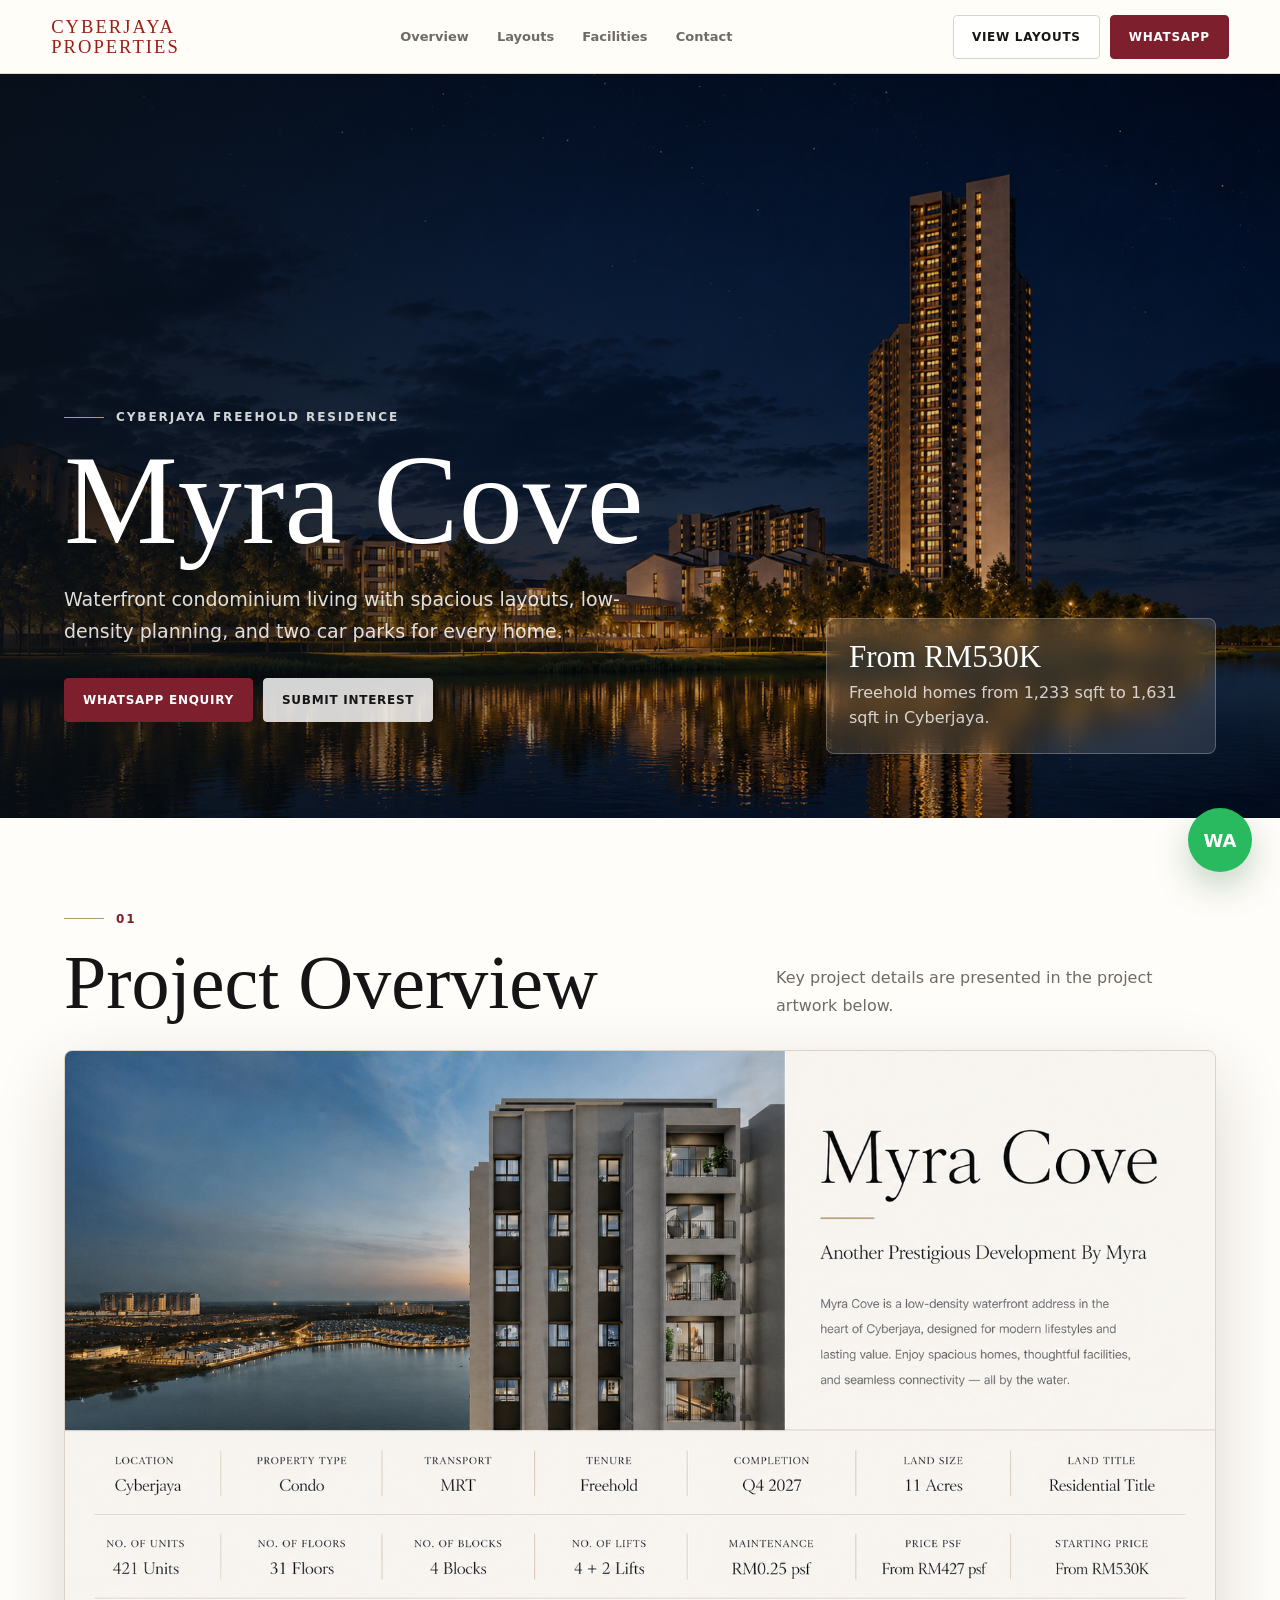
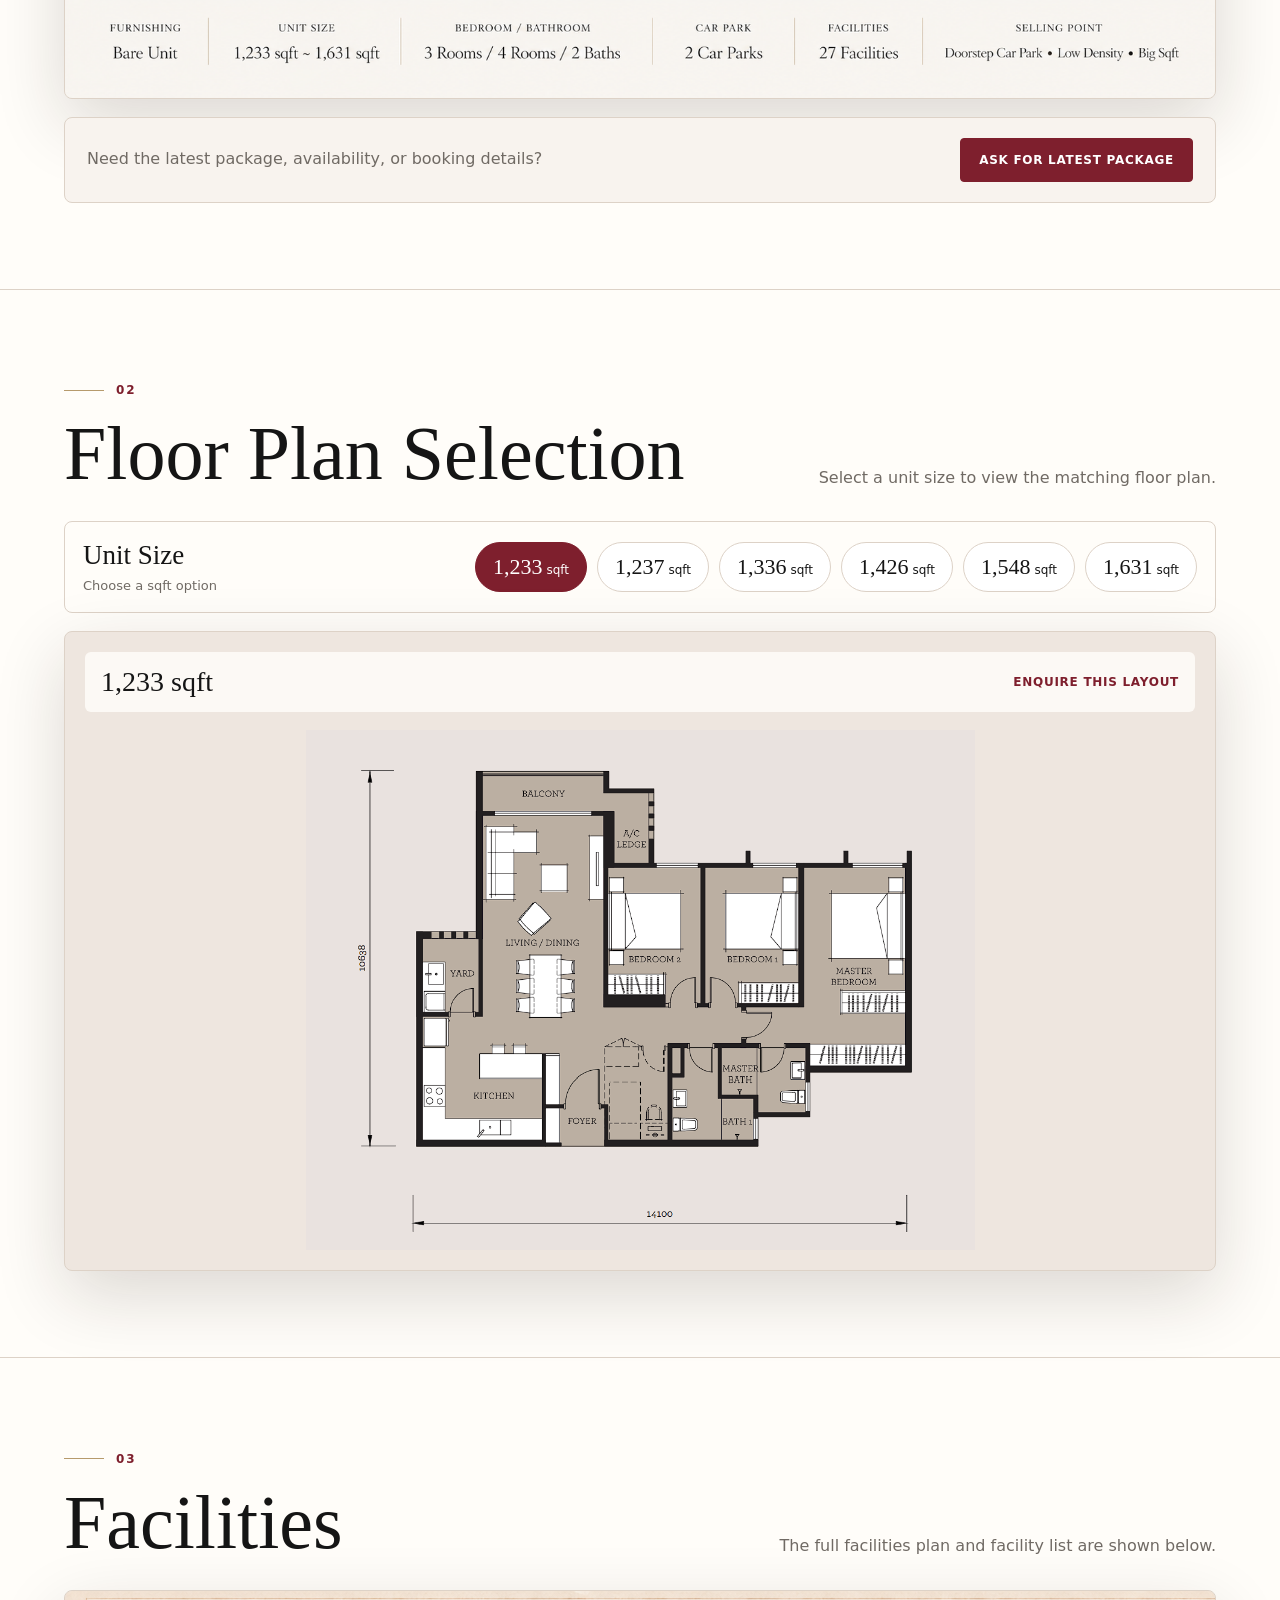
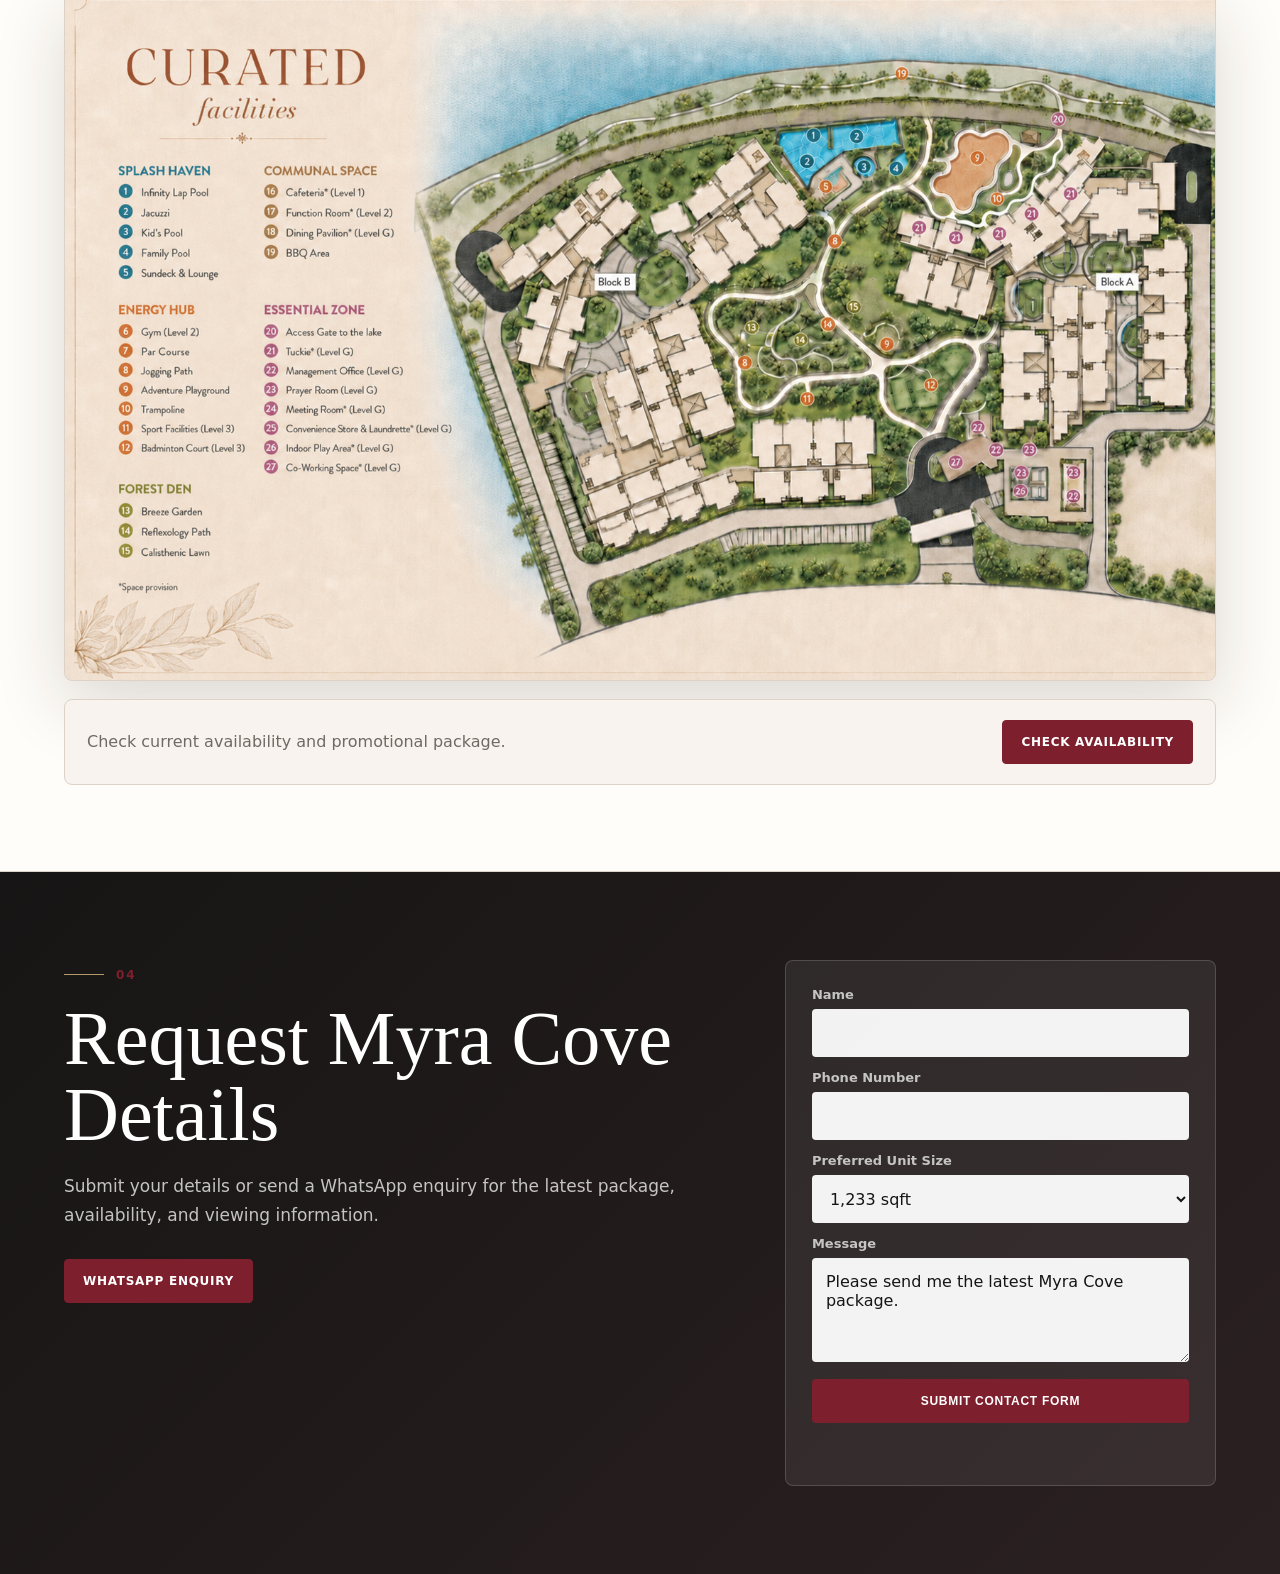
==== index.html @ 7dab4e21 "Add files via upload" ====
<!doctype html>
<html lang="en">
<head>
  <!-- Google tag (gtag.js) -->
  <script async src="https://www.googletagmanager.com/gtag/js?id=AW-18214182069"></script>
  <script>
    window.dataLayer = window.dataLayer || [];
    function gtag(){dataLayer.push(arguments);}
    gtag('js', new Date());

    gtag('config', 'AW-18214182069');
  </script>
  <meta charset="utf-8">
  <meta name="viewport" content="width=device-width, initial-scale=1">
  <meta name="description" content="Myra Cove Cyberjaya freehold condominium lead page with project overview, floor plans, facilities, WhatsApp enquiry, and contact form.">
  <title>Myra Cove Cyberjaya</title>
  <link rel="stylesheet" href="styles.css?v=6">
</head>
<body>
  <header class="site-header">
    <a class="brand brand-property" href="#hero" aria-label="Cyberjaya Properties home">
      <span>Cyberjaya</span>
      <span>Properties</span>
    </a>
    <nav class="site-nav" aria-label="Primary navigation">
      <a href="#overview">Overview</a>
      <a href="#layouts">Layouts</a>
      <a href="#facilities">Facilities</a>
      <a href="#contact">Contact</a>
    </nav>
    <div class="header-actions compact-header-actions">
      <a class="button button-secondary" href="#layouts">View Layouts</a>
      <a class="button" href="https://wa.link/ep9zsb" data-track="whatsapp">WhatsApp</a>
    </div>
  </header>

  <main>
    <section class="hero" id="hero">
      <div class="hero-content">
        <p class="kicker">Cyberjaya Freehold Residence</p>
        <h1>Myra Cove</h1>
        <p class="hero-copy">Waterfront condominium living with spacious layouts, low-density planning, and two car parks for every home.</p>
        <div class="hero-actions">
          <a class="button" href="https://wa.link/ep9zsb" data-track="whatsapp">WhatsApp Enquiry</a>
          <a class="button button-secondary" href="#contact">Submit Interest</a>
        </div>
      </div>
      <aside class="hero-panel" aria-label="Project highlights">
        <strong>From RM530K</strong>
        <span>Freehold homes from 1,233 sqft to 1,631 sqft in Cyberjaya.</span>
      </aside>
    </section>

    <section class="content-section" id="overview">
      <div class="section-heading">
        <div>
          <p class="section-number">01</p>
          <h2>Project Overview</h2>
        </div>
        <p>Key project details are presented in the project artwork below.</p>
      </div>
      <figure class="image-frame">
        <picture>
          <source media="(max-width: 720px)" srcset="assets/overview-phone.png">
          <img src="assets/overview-pc.png" alt="Myra Cove project overview details">
        </picture>
      </figure>
      <div class="section-cta">
        <p>Need the latest package, availability, or booking details?</p>
        <a class="button" href="https://wa.link/ep9zsb" data-track="whatsapp">Ask For Latest Package</a>
      </div>
    </section>

    <section class="content-section" id="layouts">
      <div class="section-heading">
        <div>
          <p class="section-number">02</p>
          <h2>Floor Plan Selection</h2>
        </div>
        <p>Select a unit size to view the matching floor plan.</p>
      </div>

      <div class="layout-selector" aria-label="Myra Cove floor plans">
        <div class="unit-selector">
          <div class="selector-copy">
            <strong>Unit Size</strong>
            <span>Choose a sqft option</span>
          </div>
          <div class="size-tabs" role="tablist" aria-label="Unit sizes">
            <button class="size-tab active" type="button" role="tab" aria-selected="true" data-plan="1233sqft.png" data-label="1,233 sqft"><strong>1,233</strong><span>sqft</span></button>
            <button class="size-tab" type="button" role="tab" aria-selected="false" data-plan="1237sqft.png" data-label="1,237 sqft"><strong>1,237</strong><span>sqft</span></button>
            <button class="size-tab" type="button" role="tab" aria-selected="false" data-plan="1336sqft.png" data-label="1,336 sqft"><strong>1,336</strong><span>sqft</span></button>
            <button class="size-tab" type="button" role="tab" aria-selected="false" data-plan="1426sqft.png" data-label="1,426 sqft"><strong>1,426</strong><span>sqft</span></button>
            <button class="size-tab" type="button" role="tab" aria-selected="false" data-plan="1548sqft.png" data-label="1,548 sqft"><strong>1,548</strong><span>sqft</span></button>
            <button class="size-tab" type="button" role="tab" aria-selected="false" data-plan="1631sqft.png" data-label="1,631 sqft"><strong>1,631</strong><span>sqft</span></button>
          </div>
        </div>

        <div class="plan-view" role="tabpanel" aria-live="polite">
          <div class="plan-toolbar">
            <strong id="selectedPlanLabel">1,233 sqft</strong>
            <a href="#contact">Enquire This Layout</a>
          </div>
          <div class="plan-image-stage">
            <img id="selectedPlanImage" src="assets/1233sqft.png" alt="Myra Cove 1,233 sqft floor plan">
          </div>
        </div>
      </div>
    </section>

    <section class="content-section" id="facilities">
      <div class="section-heading">
        <div>
          <p class="section-number">03</p>
          <h2>Facilities</h2>
        </div>
        <p>The full facilities plan and facility list are shown below.</p>
      </div>
      <figure class="image-frame">
        <picture>
          <source media="(max-width: 720px)" srcset="assets/facilities-phone.png">
          <img src="assets/facilities-pc.png" alt="Myra Cove curated facilities plan">
        </picture>
      </figure>
      <div class="section-cta">
        <p>Check current availability and promotional package.</p>
        <a class="button" href="https://wa.link/ep9zsb" data-track="whatsapp">Check Availability</a>
      </div>
    </section>

    <section class="lead-section" id="contact">
      <div class="lead-copy">
        <p class="section-number">04</p>
        <h2>Request Myra Cove Details</h2>
        <p>Submit your details or send a WhatsApp enquiry for the latest package, availability, and viewing information.</p>
        <div class="lead-actions">
          <a class="button" href="https://wa.link/ep9zsb" data-track="whatsapp">WhatsApp Enquiry</a>
        </div>
      </div>

      <form class="lead-form" id="leadForm" action="#" method="post" data-track="form-submit">
        <label>
          <span>Name</span>
          <input name="name" type="text" autocomplete="name" required>
        </label>
        <label>
          <span>Phone Number</span>
          <input name="phone" type="tel" autocomplete="tel" required>
        </label>
        <label>
          <span>Preferred Unit Size</span>
          <select name="unit_size">
            <option value="1233 sqft">1,233 sqft</option>
            <option value="1237 sqft">1,237 sqft</option>
            <option value="1336 sqft">1,336 sqft</option>
            <option value="1426 sqft">1,426 sqft</option>
            <option value="1548 sqft">1,548 sqft</option>
            <option value="1631 sqft">1,631 sqft</option>
          </select>
        </label>
        <label>
          <span>Message</span>
          <textarea name="message" rows="4">Please send me the latest Myra Cove package.</textarea>
        </label>
        <input type="hidden" name="utm_source">
        <input type="hidden" name="utm_medium">
        <input type="hidden" name="utm_campaign">
        <input type="hidden" name="utm_content">
        <button class="button form-button" type="submit">Submit Contact Form</button>
        <p class="form-status" id="formStatus" role="status" aria-live="polite"></p>
      </form>
    </section>
  </main>

  <a class="floating-whatsapp" href="https://wa.link/ep9zsb" aria-label="WhatsApp Myra Cove sales team" data-track="whatsapp">WA</a>

  <div class="mobile-action-bar" aria-label="Quick actions">
    <a class="button" href="https://wa.link/ep9zsb" data-track="whatsapp">WhatsApp</a>
    <a class="button button-secondary" href="#contact">Form</a>
  </div>

  <script src="script.js?v=3"></script>
</body>
</html>
---- styles.css ----
:root {
  --ink: #151515;
  --muted: #706a64;
  --paper: #f4efe9;
  --surface: #fffdf9;
  --line: #ddd2c7;
  --burgundy: #7e1f2d;
  --burgundy-light: #a33340;
  --gold: #b69a6c;
  --deep: #171515;
  --shadow: 0 24px 70px rgba(35, 27, 21, 0.16);
}

* {
  box-sizing: border-box;
}

html {
  scroll-behavior: smooth;
}

body {
  margin: 0;
  background: var(--paper);
  color: var(--ink);
  font-family: Inter, ui-sans-serif, system-ui, -apple-system, BlinkMacSystemFont, "Segoe UI", sans-serif;
}

img {
  max-width: 100%;
}

a {
  color: inherit;
}

.site-header {
  position: sticky;
  top: 0;
  z-index: 30;
  display: flex;
  align-items: center;
  justify-content: space-between;
  min-height: 74px;
  padding: 0 clamp(18px, 4vw, 54px);
  border-bottom: 1px solid rgba(221, 210, 199, 0.85);
  background: rgba(255, 253, 249, 0.95);
  backdrop-filter: blur(12px);
}

.brand {
  font-family: Georgia, "Times New Roman", serif;
  font-size: clamp(24px, 2.2vw, 34px);
  line-height: 1;
  letter-spacing: 0;
  text-decoration: none;
}

.brand-property {
  display: grid;
  gap: 2px;
  color: #9b1f16;
  font-size: clamp(15px, 1.45vw, 26px);
  font-weight: 500;
  letter-spacing: 0.11em;
  line-height: 0.93;
  text-transform: uppercase;
}

.brand-property span {
  display: block;
}

.site-nav {
  display: flex;
  gap: clamp(18px, 2.2vw, 32px);
  color: var(--muted);
  font-size: 13px;
  font-weight: 750;
}

.site-nav a {
  text-decoration: none;
}

.site-nav a:hover,
.plan-toolbar a:hover {
  color: var(--burgundy);
}

.header-actions,
.hero-actions,
.lead-actions {
  display: flex;
  flex-wrap: wrap;
  gap: 10px;
}

.compact-header-actions {
  align-items: center;
}

.button {
  display: inline-flex;
  align-items: center;
  justify-content: center;
  min-height: 44px;
  padding: 0 18px;
  border: 1px solid var(--burgundy);
  border-radius: 4px;
  background: var(--burgundy);
  color: #fff;
  font-size: 12px;
  font-weight: 850;
  letter-spacing: 0.06em;
  line-height: 1;
  text-decoration: none;
  text-transform: uppercase;
  white-space: nowrap;
  cursor: pointer;
}

.button:hover,
.button:focus-visible {
  background: var(--burgundy-light);
  border-color: var(--burgundy-light);
}

.button-secondary {
  border-color: var(--line);
  background: rgba(255, 255, 255, 0.82);
  color: var(--ink);
}

.button-secondary:hover,
.button-secondary:focus-visible {
  border-color: var(--gold);
  background: #fff;
  color: var(--ink);
}

.hero {
  position: relative;
  min-height: clamp(640px, calc(100vh - 156px), 760px);
  display: grid;
  align-items: end;
  padding: clamp(54px, 8vw, 96px) clamp(22px, 5vw, 70px);
  background-image: linear-gradient(90deg, rgba(8, 15, 23, 0.84), rgba(8, 15, 23, 0.34) 44%, rgba(8, 15, 23, 0.08)), url("assets/pc-hero.png");
  background-position: center;
  background-size: cover;
  color: #fff;
}

.hero-content {
  max-width: 680px;
}

.kicker,
.section-number {
  display: inline-flex;
  align-items: center;
  gap: 12px;
  margin: 0 0 18px;
  color: rgba(255, 255, 255, 0.82);
  font-size: 12px;
  font-weight: 900;
  letter-spacing: 0.16em;
  text-transform: uppercase;
}

.kicker::before,
.section-number::before {
  content: "";
  width: 40px;
  height: 1px;
  background: var(--gold);
}

.hero h1 {
  margin: 0;
  font-family: Georgia, "Times New Roman", serif;
  font-size: clamp(64px, 10vw, 138px);
  font-weight: 500;
  letter-spacing: 0;
  line-height: 0.92;
}

.hero-copy {
  max-width: 560px;
  margin: 24px 0 30px;
  color: rgba(255, 255, 255, 0.86);
  font-size: clamp(16px, 1.5vw, 19px);
  line-height: 1.68;
}

.hero-panel {
  position: absolute;
  right: clamp(22px, 5vw, 70px);
  bottom: clamp(26px, 5vw, 70px);
  width: min(390px, 32vw);
  padding: 22px;
  border: 1px solid rgba(255, 255, 255, 0.24);
  border-radius: 8px;
  background: rgba(255, 253, 249, 0.12);
  backdrop-filter: blur(12px);
}

.hero-panel strong {
  display: block;
  margin-bottom: 9px;
  font-family: Georgia, "Times New Roman", serif;
  font-size: 31px;
  font-weight: 500;
  line-height: 1;
}

.hero-panel span {
  color: rgba(255, 255, 255, 0.78);
  line-height: 1.55;
}

.content-section {
  padding: clamp(52px, 7vw, 86px) clamp(22px, 5vw, 70px);
  border-bottom: 1px solid var(--line);
  background: var(--surface);
}

.section-heading {
  display: flex;
  align-items: end;
  justify-content: space-between;
  gap: 28px;
  margin-bottom: 30px;
}

.section-heading h2,
.lead-section h2 {
  margin: 0;
  font-family: Georgia, "Times New Roman", serif;
  font-size: clamp(40px, 6vw, 76px);
  font-weight: 500;
  letter-spacing: 0;
  line-height: 1;
}

.section-heading p:not(.section-number) {
  max-width: 440px;
  margin: 0;
  color: var(--muted);
  font-size: 16px;
  line-height: 1.72;
}

.content-section .section-number,
.lead-section .section-number {
  color: var(--burgundy);
}

.image-frame {
  overflow: hidden;
  margin: 0;
  border: 1px solid var(--line);
  border-radius: 8px;
  background: #eee7df;
  box-shadow: var(--shadow);
}

.image-frame img {
  display: block;
  width: 100%;
  height: auto;
}

.section-cta {
  display: grid;
  grid-template-columns: minmax(0, 1fr) auto;
  gap: 18px;
  align-items: center;
  margin-top: 18px;
  padding: 20px 22px;
  border: 1px solid var(--line);
  border-radius: 8px;
  background: #f8f3ee;
}

.section-cta p {
  margin: 0;
  color: var(--muted);
  line-height: 1.55;
}

.layout-selector {
  display: grid;
  gap: 18px;
}

.unit-selector {
  display: grid;
  grid-template-columns: auto minmax(0, 1fr);
  gap: 20px;
  align-items: center;
  padding: 18px;
  border: 1px solid var(--line);
  border-radius: 8px;
  background: #fffdf9;
}

.selector-copy strong {
  display: block;
  margin-bottom: 4px;
  font-family: Georgia, "Times New Roman", serif;
  font-size: 27px;
  font-weight: 500;
  letter-spacing: 0;
}

.selector-copy span {
  color: var(--muted);
  font-size: 13px;
}

.size-tabs {
  display: flex;
  flex-wrap: wrap;
  justify-content: flex-end;
  gap: 10px;
}

.size-tab {
  min-width: 112px;
  min-height: 50px;
  padding: 9px 14px;
  border: 1px solid var(--line);
  border-radius: 999px;
  background: #fff;
  color: var(--ink);
  font: inherit;
  text-align: center;
  cursor: pointer;
}

.size-tab.active {
  border-color: var(--burgundy);
  background: var(--burgundy);
  color: #fff;
}

.size-tab:focus-visible {
  outline: 3px solid rgba(126, 31, 45, 0.25);
  outline-offset: 2px;
}

.size-tab strong {
  display: inline;
  font-family: Georgia, "Times New Roman", serif;
  font-size: 22px;
  font-weight: 500;
  letter-spacing: 0;
}

.size-tab span {
  margin-left: 4px;
  color: inherit;
  font-size: 12px;
}

.plan-view {
  min-height: 620px;
  display: grid;
  grid-template-rows: auto 1fr;
  gap: 18px;
  padding: 20px;
  border: 1px solid var(--line);
  border-radius: 8px;
  background: #eee6df;
  box-shadow: var(--shadow);
}

.plan-toolbar {
  display: flex;
  align-items: center;
  justify-content: space-between;
  gap: 14px;
  padding: 14px 16px;
  border-radius: 6px;
  background: rgba(255, 253, 249, 0.85);
}

.plan-toolbar strong {
  font-family: Georgia, "Times New Roman", serif;
  font-size: 28px;
  font-weight: 500;
  letter-spacing: 0;
}

.plan-toolbar a {
  color: var(--burgundy);
  font-size: 12px;
  font-weight: 850;
  letter-spacing: 0.06em;
  text-decoration: none;
  text-transform: uppercase;
}

.plan-image-stage {
  display: grid;
  min-height: 520px;
  place-items: center;
}

.plan-view img {
  max-width: 100%;
  max-height: 520px;
  object-fit: contain;
}

.lead-section {
  display: grid;
  grid-template-columns: minmax(0, 0.9fr) minmax(340px, 0.58fr);
  gap: clamp(28px, 5vw, 52px);
  padding: clamp(58px, 7vw, 88px) clamp(22px, 5vw, 70px);
  background: linear-gradient(135deg, #171515, #2b2021);
  color: #fff;
}

.lead-copy p:not(.section-number) {
  max-width: 620px;
  margin: 20px 0 28px;
  color: rgba(255, 255, 255, 0.74);
  font-size: 17px;
  line-height: 1.75;
}

.lead-section .button-secondary {
  border-color: rgba(255, 255, 255, 0.28);
  background: rgba(255, 255, 255, 0.92);
}

.lead-form {
  padding: 26px;
  border: 1px solid rgba(255, 255, 255, 0.16);
  border-radius: 8px;
  background: rgba(255, 255, 255, 0.07);
}

.lead-form label {
  display: block;
  margin-bottom: 13px;
}

.lead-form span {
  display: block;
  margin-bottom: 7px;
  color: rgba(255, 255, 255, 0.72);
  font-size: 13px;
  font-weight: 760;
}

.lead-form input,
.lead-form select,
.lead-form textarea {
  width: 100%;
  border: 0;
  border-radius: 4px;
  background: rgba(255, 255, 255, 0.94);
  color: var(--ink);
  font: inherit;
}

.lead-form input,
.lead-form select {
  height: 48px;
  padding: 0 14px;
}

.lead-form textarea {
  min-height: 100px;
  padding: 14px;
  resize: vertical;
}

.lead-form input:focus,
.lead-form select:focus,
.lead-form textarea:focus {
  outline: 3px solid rgba(182, 154, 108, 0.45);
}

.form-button {
  width: 100%;
  border: 0;
}

.form-status {
  min-height: 22px;
  margin: 14px 0 0;
  color: rgba(255, 255, 255, 0.84);
  font-size: 14px;
  line-height: 1.45;
}

.floating-whatsapp {
  position: fixed;
  right: 28px;
  bottom: 28px;
  z-index: 40;
  display: grid;
  width: 64px;
  height: 64px;
  place-items: center;
  border-radius: 50%;
  background: #29b95f;
  color: #fff;
  box-shadow: 0 14px 34px rgba(18, 93, 45, 0.25);
  font-size: 18px;
  font-weight: 900;
  letter-spacing: 0;
  text-decoration: none;
}

.mobile-action-bar {
  display: none;
}

@media (max-width: 1100px) {
  .hero-panel {
    position: static;
    width: min(100%, 520px);
    margin-top: 28px;
  }

  .hero {
    align-items: center;
  }
}

@media (max-width: 860px) {
  body {
    padding-bottom: 74px;
  }

  .site-header {
    min-height: 66px;
  }

  .site-header {
    gap: 16px;
  }

  .site-nav {
    gap: 14px;
    font-size: 12px;
  }

  .compact-header-actions {
    display: flex;
    margin-left: auto;
  }

  .compact-header-actions .button-secondary {
    display: none;
  }

  .compact-header-actions .button {
    min-height: 40px;
    padding: 0 16px;
    font-size: 11px;
  }

  .hero {
    min-height: 650px;
    padding: 44px 22px 42px;
    background-image: linear-gradient(180deg, rgba(8, 15, 23, 0.16), rgba(8, 15, 23, 0.9)), url("assets/phone-hero.png");
    background-position: center top;
  }

  .hero h1 {
    font-size: clamp(64px, 17vw, 96px);
  }

  .hero-actions {
    display: none;
  }

  .section-heading {
    display: block;
  }

  .section-heading p:not(.section-number) {
    margin-top: 14px;
  }

  .section-cta,
  .unit-selector,
  .lead-section {
    grid-template-columns: 1fr;
  }

  .size-tabs {
    justify-content: flex-start;
    flex-wrap: nowrap;
    overflow-x: auto;
    padding-bottom: 4px;
    scroll-snap-type: x proximity;
  }

  .size-tab {
    flex: 0 0 auto;
    scroll-snap-align: start;
  }

  .plan-view {
    min-height: 420px;
  }

  .plan-image-stage {
    min-height: 330px;
  }

  .floating-whatsapp {
    display: none;
  }

  .mobile-action-bar {
    position: fixed;
    right: 0;
    bottom: 0;
    left: 0;
    z-index: 50;
    display: grid;
    grid-template-columns: 1fr 1fr;
    gap: 10px;
    padding: 10px;
    border-top: 1px solid var(--line);
    background: rgba(255, 253, 249, 0.94);
    backdrop-filter: blur(12px);
  }

  .mobile-action-bar .button {
    width: 100%;
  }
}

@media (max-width: 560px) {
  .brand-property {
    font-size: 14px;
    letter-spacing: 0.08em;
  }

  .hero-copy {
    font-size: 16px;
  }

  .compact-header-actions .button {
    min-width: 96px;
    padding: 0 12px;
  }

  .size-tab {
    min-width: 102px;
  }

  .size-tab strong {
    font-size: 19px;
  }

  .plan-toolbar {
    display: block;
  }

  .plan-toolbar a {
    display: block;
    margin-top: 8px;
  }
}

@media (max-width: 680px) {
  .site-nav {
    display: none;
  }
}

@media (prefers-reduced-motion: reduce) {
  html {
    scroll-behavior: auto;
  }
}
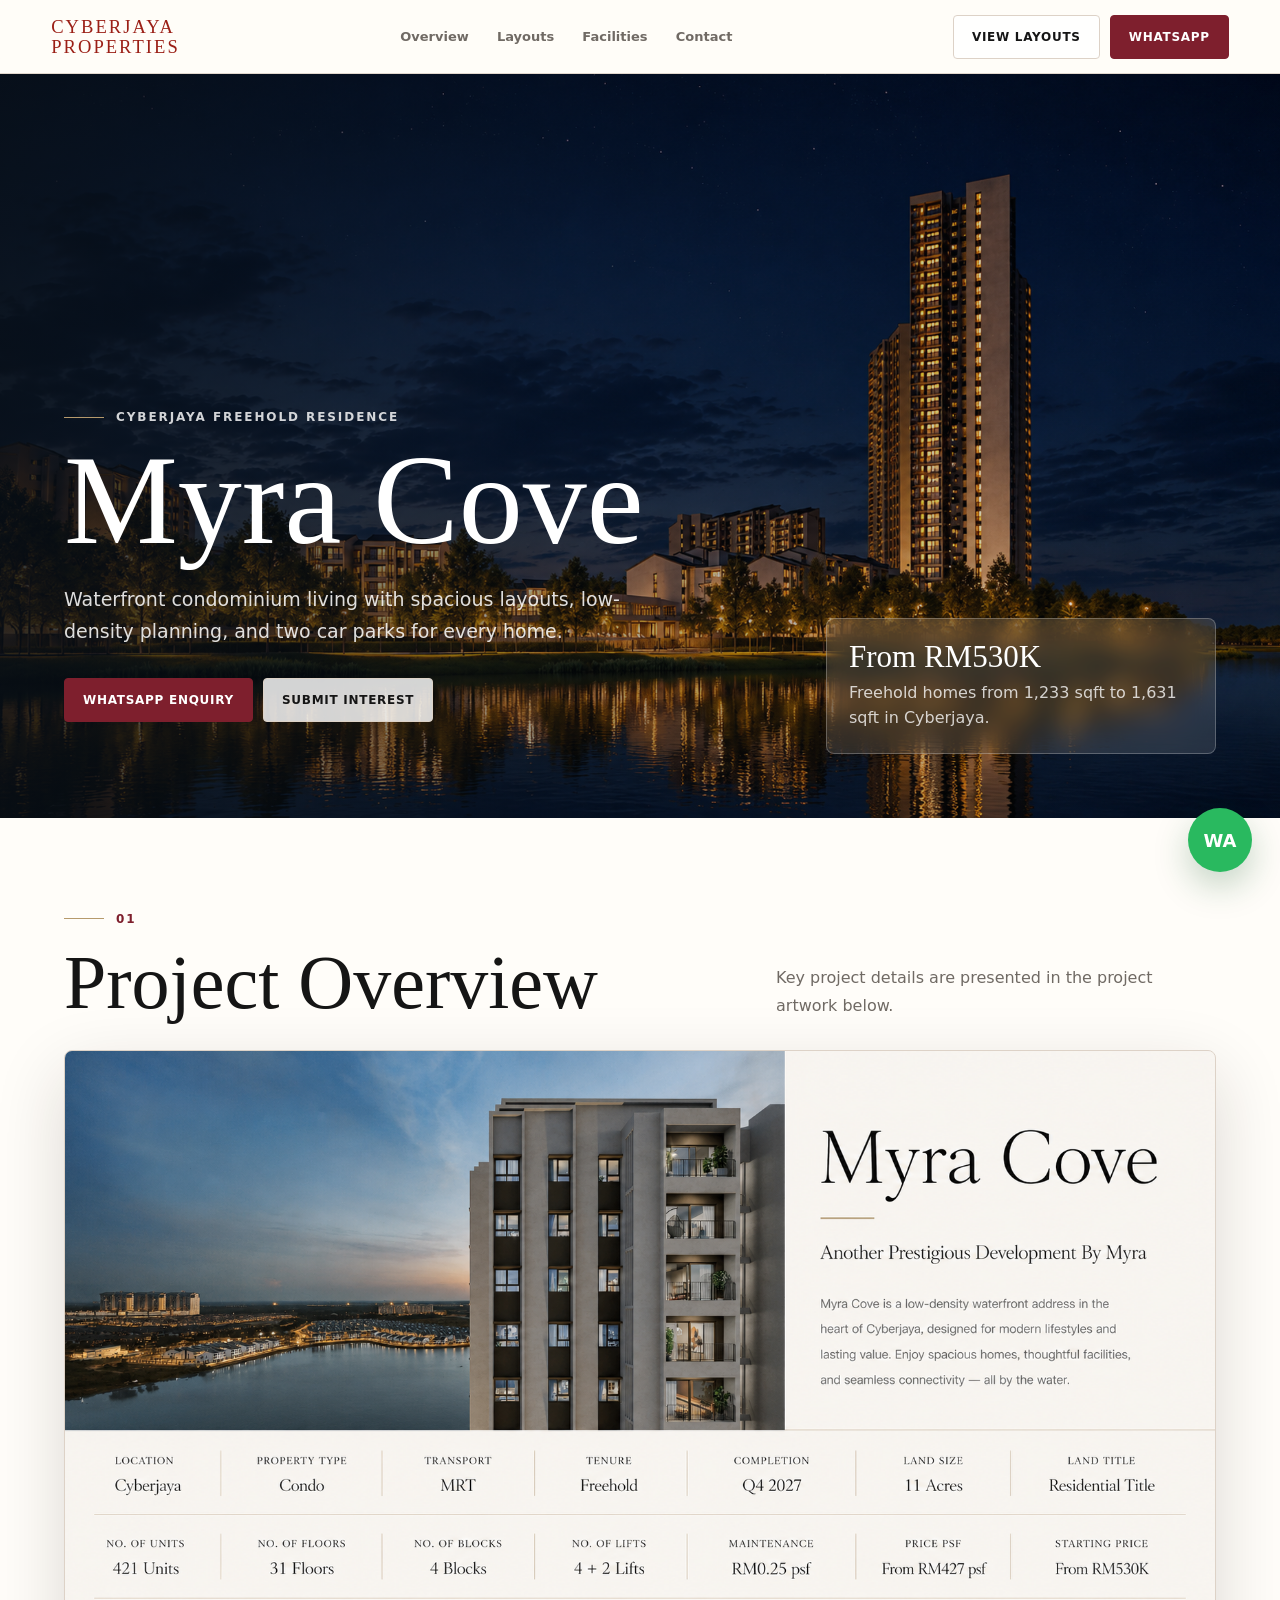
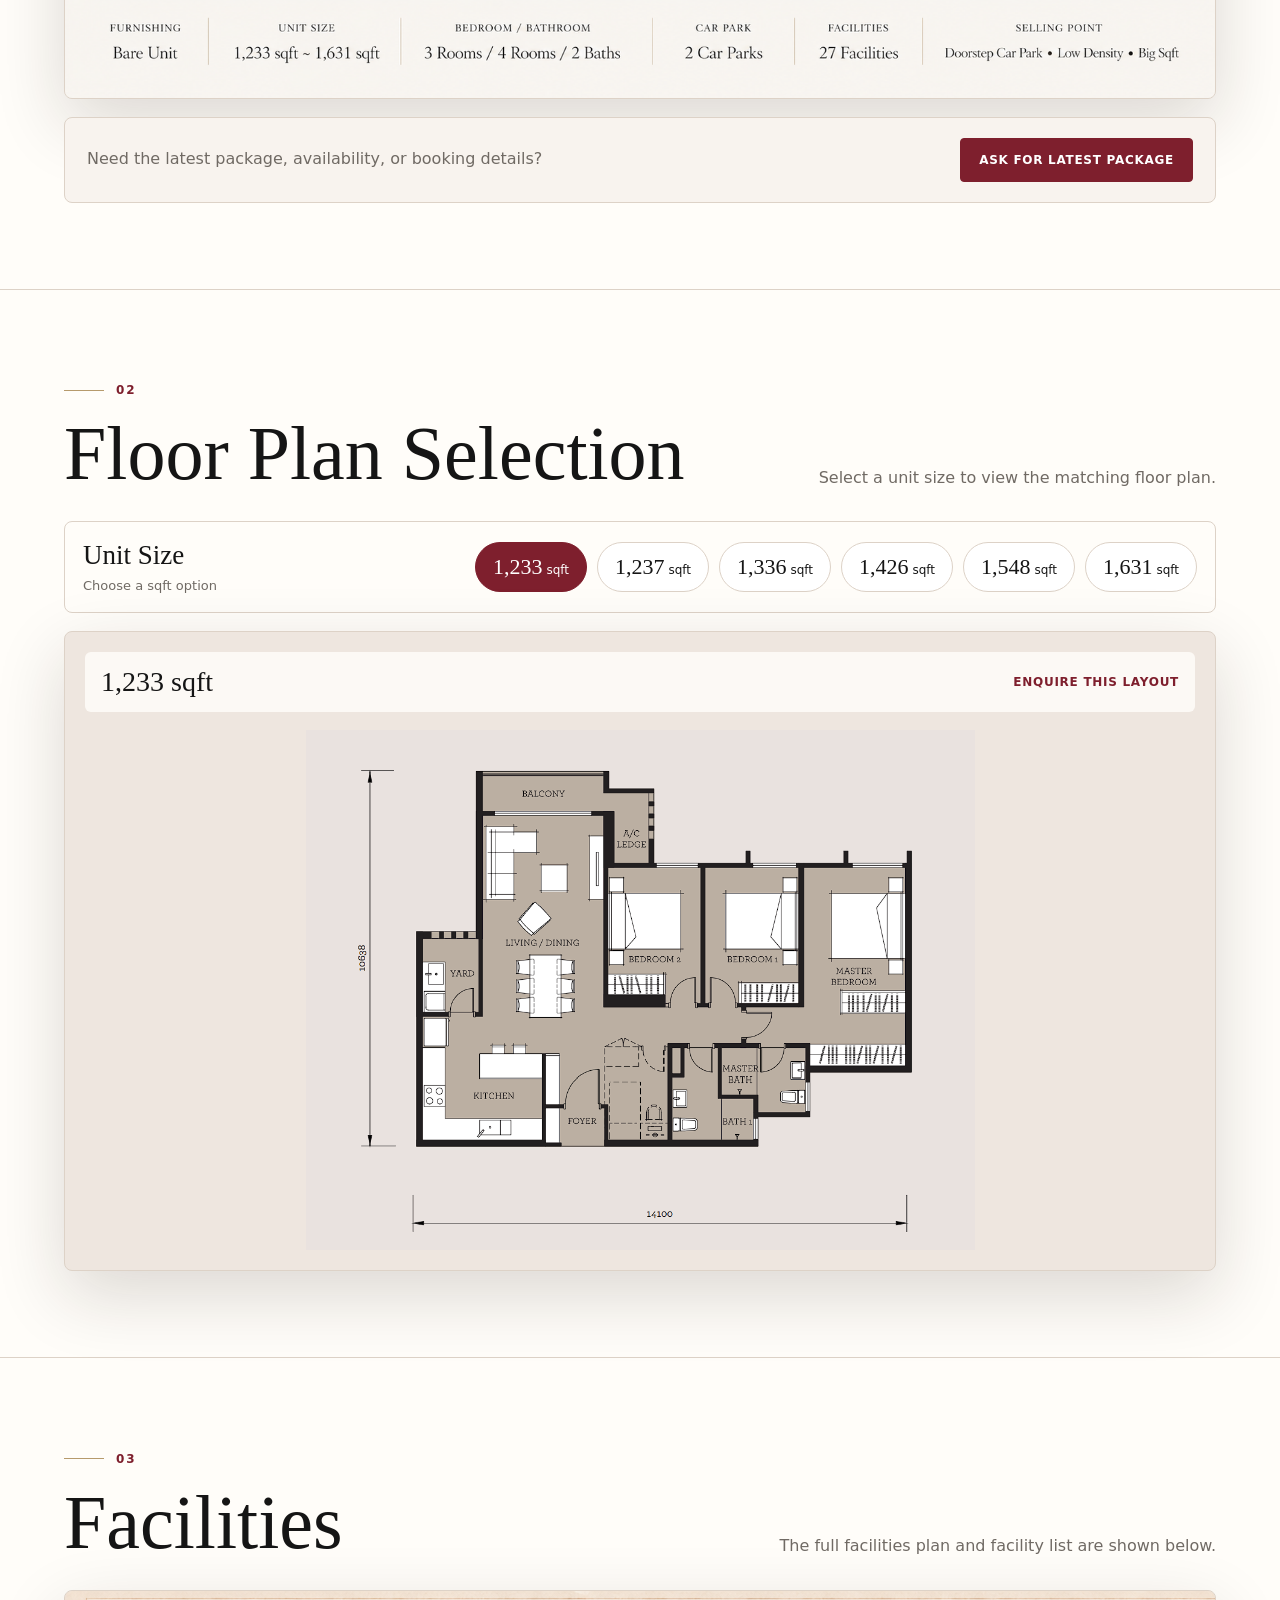
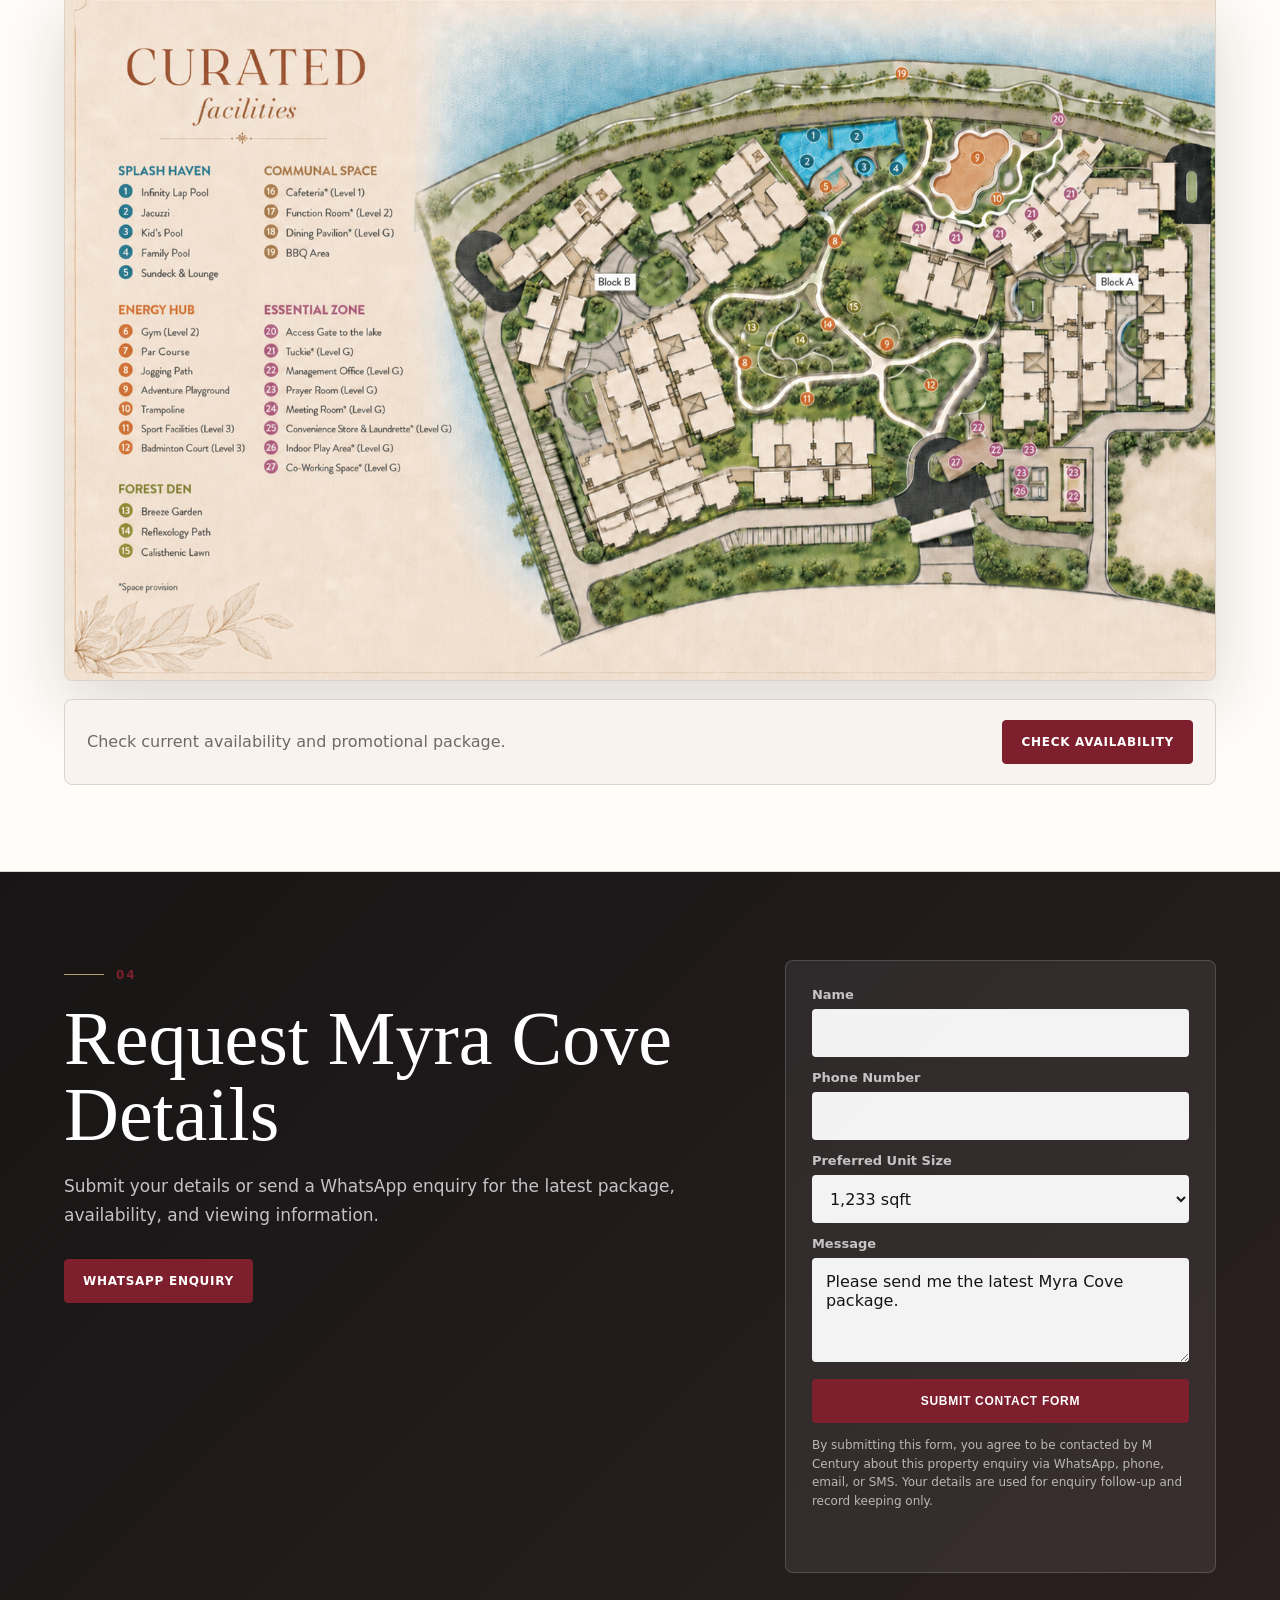
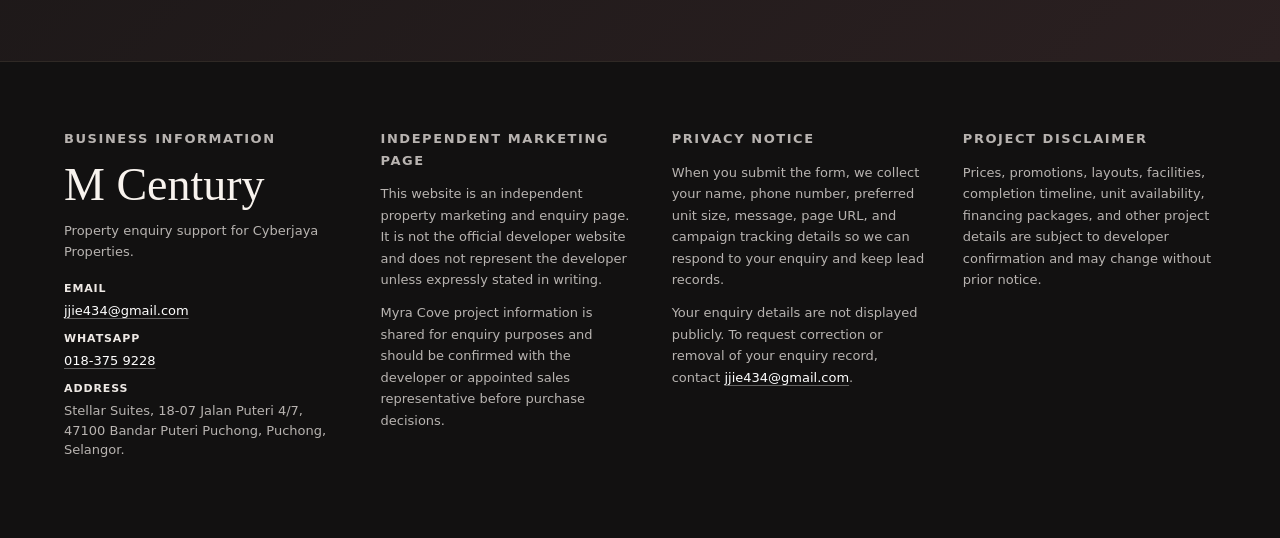
==== commit 38623ef6: "Add files via upload" ====
--- a/index.html
+++ b/index.html
@@ -14,7 +14,7 @@
   <meta name="viewport" content="width=device-width, initial-scale=1">
   <meta name="description" content="Myra Cove Cyberjaya freehold condominium lead page with project overview, floor plans, facilities, WhatsApp enquiry, and contact form.">
   <title>Myra Cove Cyberjaya</title>
-  <link rel="stylesheet" href="styles.css?v=6">
+  <link rel="stylesheet" href="styles.css?v=7">
 </head>
 <body>
   <header class="site-header">
@@ -167,10 +167,43 @@
         <input type="hidden" name="utm_campaign">
         <input type="hidden" name="utm_content">
         <button class="button form-button" type="submit">Submit Contact Form</button>
+        <p class="privacy-note">By submitting this form, you agree to be contacted by M Century about this property enquiry via WhatsApp, phone, email, or SMS. Your details are used for enquiry follow-up and record keeping only.</p>
         <p class="form-status" id="formStatus" role="status" aria-live="polite"></p>
       </form>
     </section>
   </main>
+
+  <footer class="trust-footer" id="business-info">
+    <div class="trust-grid">
+      <section>
+        <p class="trust-label">Business Information</p>
+        <h2>M Century</h2>
+        <p>Property enquiry support for Cyberjaya Properties.</p>
+        <ul class="trust-list">
+          <li><strong>Email</strong><a href="mailto:jjie434@gmail.com">jjie434@gmail.com</a></li>
+          <li><strong>WhatsApp</strong><a href="https://wa.link/ep9zsb" data-track="whatsapp">018-375 9228</a></li>
+          <li><strong>Address</strong><span>Stellar Suites, 18-07 Jalan Puteri 4/7, 47100 Bandar Puteri Puchong, Puchong, Selangor.</span></li>
+        </ul>
+      </section>
+
+      <section>
+        <p class="trust-label">Independent Marketing Page</p>
+        <p>This website is an independent property marketing and enquiry page. It is not the official developer website and does not represent the developer unless expressly stated in writing.</p>
+        <p>Myra Cove project information is shared for enquiry purposes and should be confirmed with the developer or appointed sales representative before purchase decisions.</p>
+      </section>
+
+      <section>
+        <p class="trust-label">Privacy Notice</p>
+        <p>When you submit the form, we collect your name, phone number, preferred unit size, message, page URL, and campaign tracking details so we can respond to your enquiry and keep lead records.</p>
+        <p>Your enquiry details are not displayed publicly. To request correction or removal of your enquiry record, contact <a href="mailto:jjie434@gmail.com">jjie434@gmail.com</a>.</p>
+      </section>
+
+      <section>
+        <p class="trust-label">Project Disclaimer</p>
+        <p>Prices, promotions, layouts, facilities, completion timeline, unit availability, financing packages, and other project details are subject to developer confirmation and may change without prior notice.</p>
+      </section>
+    </div>
+  </footer>
 
   <a class="floating-whatsapp" href="https://wa.link/ep9zsb" aria-label="WhatsApp Myra Cove sales team" data-track="whatsapp">WA</a>
 
@@ -179,6 +212,6 @@
     <a class="button button-secondary" href="#contact">Form</a>
   </div>
 
-  <script src="script.js?v=3"></script>
+  <script src="script.js?v=4"></script>
 </body>
 </html>
--- a/styles.css
+++ b/styles.css
@@ -498,6 +498,84 @@
   line-height: 1.45;
 }
 
+.privacy-note {
+  margin: 13px 0 0;
+  color: rgba(255, 255, 255, 0.66);
+  font-size: 12px;
+  line-height: 1.55;
+}
+
+.trust-footer {
+  padding: clamp(42px, 6vw, 66px) clamp(22px, 5vw, 70px) calc(clamp(42px, 6vw, 66px) + 12px);
+  border-top: 1px solid #2f2925;
+  background: #121111;
+  color: #f8f3ee;
+}
+
+.trust-grid {
+  display: grid;
+  grid-template-columns: minmax(260px, 1.1fr) repeat(3, minmax(210px, 1fr));
+  gap: clamp(22px, 3vw, 38px);
+}
+
+.trust-footer section {
+  min-width: 0;
+}
+
+.trust-label {
+  margin: 0 0 12px;
+  color: var(--gold);
+  font-size: 11px;
+  font-weight: 900;
+  letter-spacing: 0.12em;
+  text-transform: uppercase;
+}
+
+.trust-footer h2 {
+  margin: 0 0 12px;
+  font-family: Georgia, "Times New Roman", serif;
+  font-size: clamp(30px, 4vw, 46px);
+  font-weight: 500;
+  letter-spacing: 0;
+  line-height: 1;
+}
+
+.trust-footer p {
+  margin: 0 0 12px;
+  color: rgba(248, 243, 238, 0.72);
+  font-size: 13px;
+  line-height: 1.65;
+}
+
+.trust-footer a {
+  color: #fff;
+  text-decoration-color: rgba(255, 255, 255, 0.34);
+  text-underline-offset: 3px;
+}
+
+.trust-list {
+  display: grid;
+  gap: 10px;
+  margin: 18px 0 0;
+  padding: 0;
+  list-style: none;
+}
+
+.trust-list li {
+  display: grid;
+  gap: 4px;
+  color: rgba(248, 243, 238, 0.72);
+  font-size: 13px;
+  line-height: 1.5;
+}
+
+.trust-list strong {
+  color: rgba(248, 243, 238, 0.96);
+  font-size: 11px;
+  letter-spacing: 0.08em;
+  text-transform: uppercase;
+}
+
 .floating-whatsapp {
   position: fixed;
   right: 28px;
@@ -591,6 +669,7 @@
 
   .section-cta,
   .unit-selector,
+  .trust-grid,
   .lead-section {
     grid-template-columns: 1fr;
   }
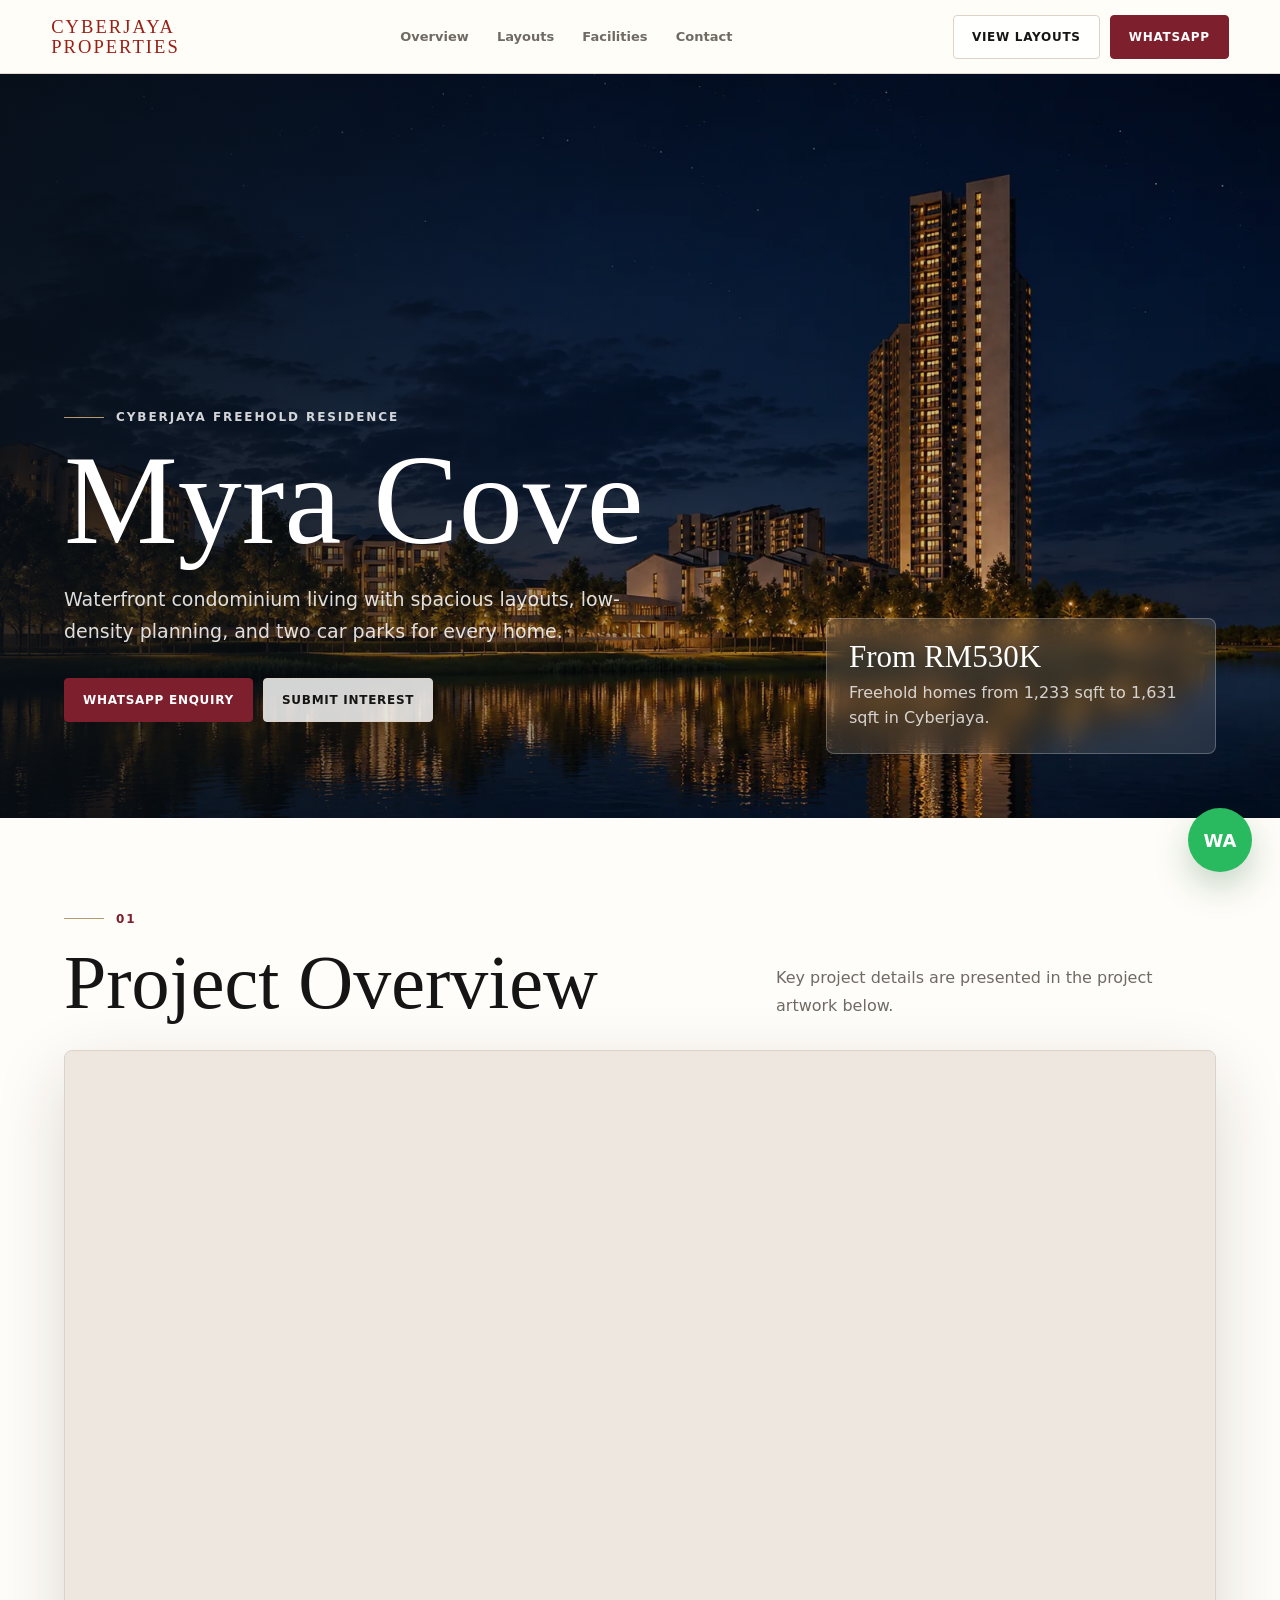
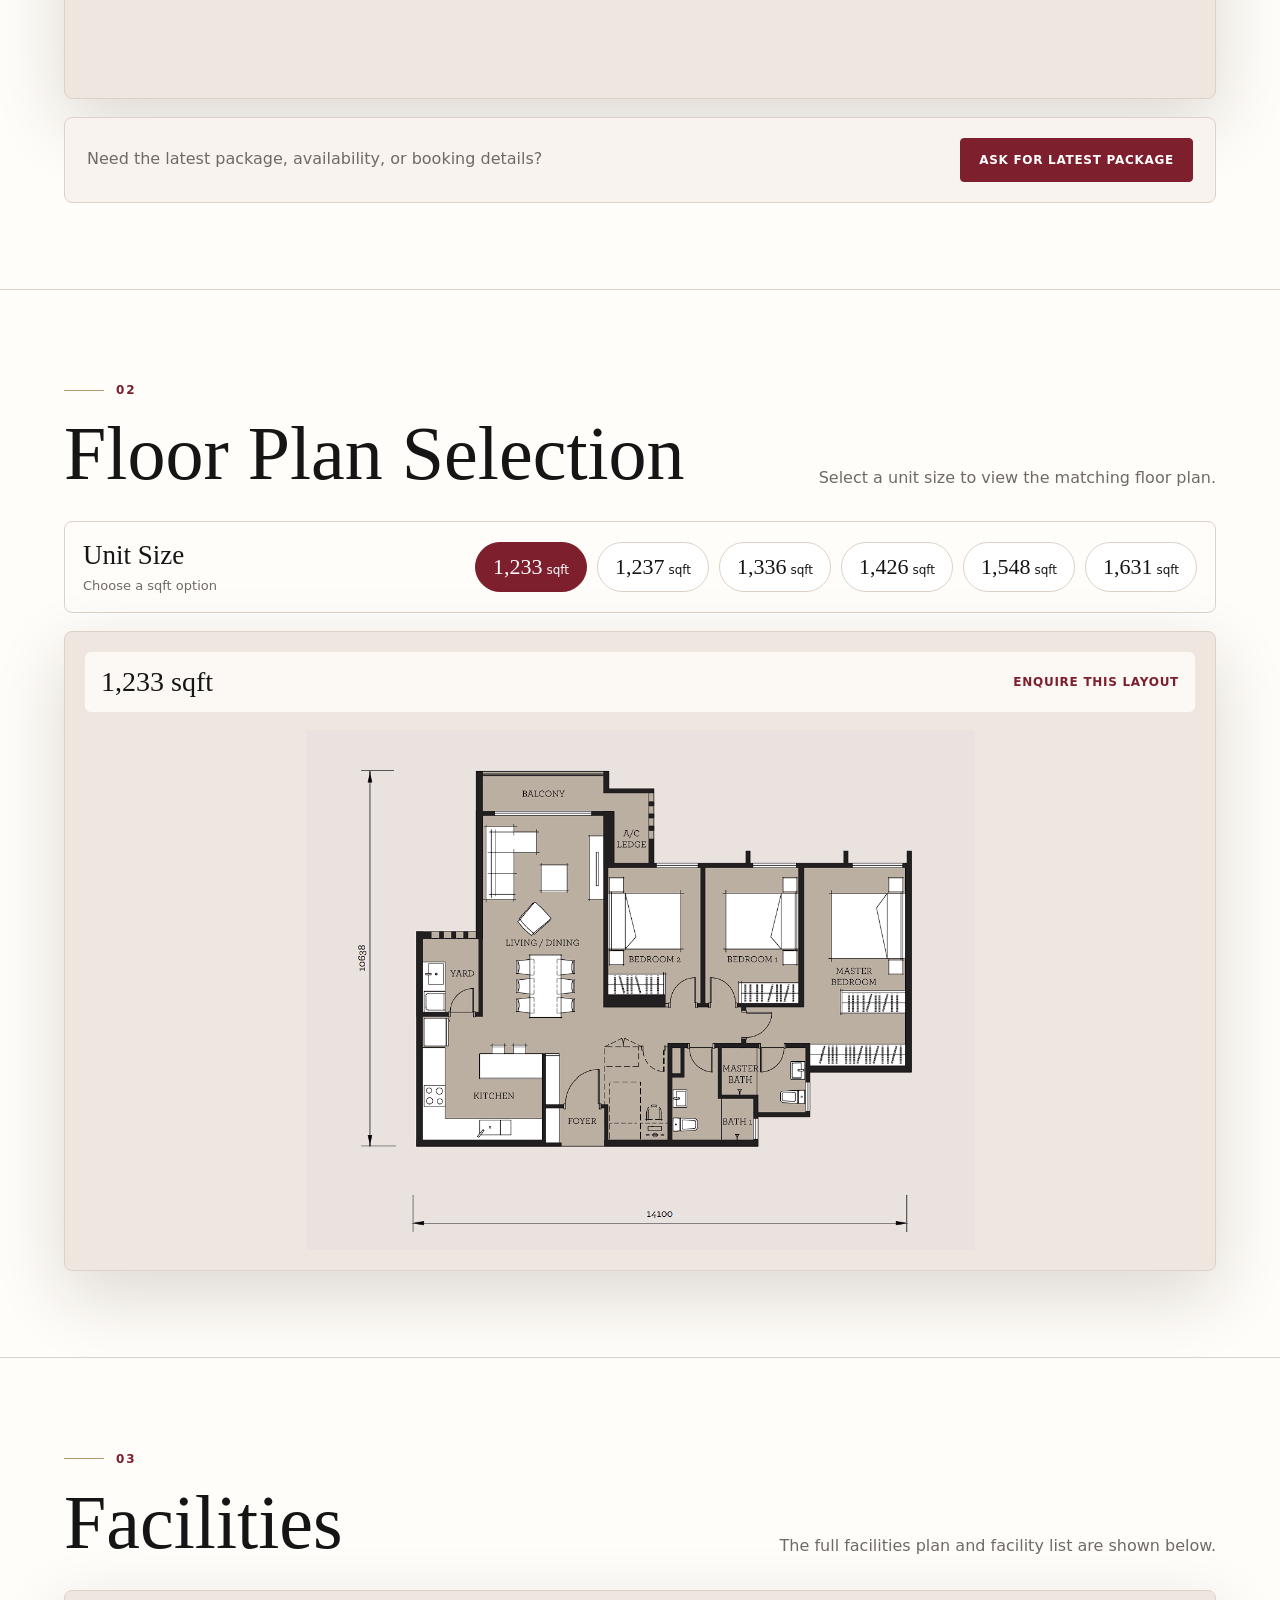
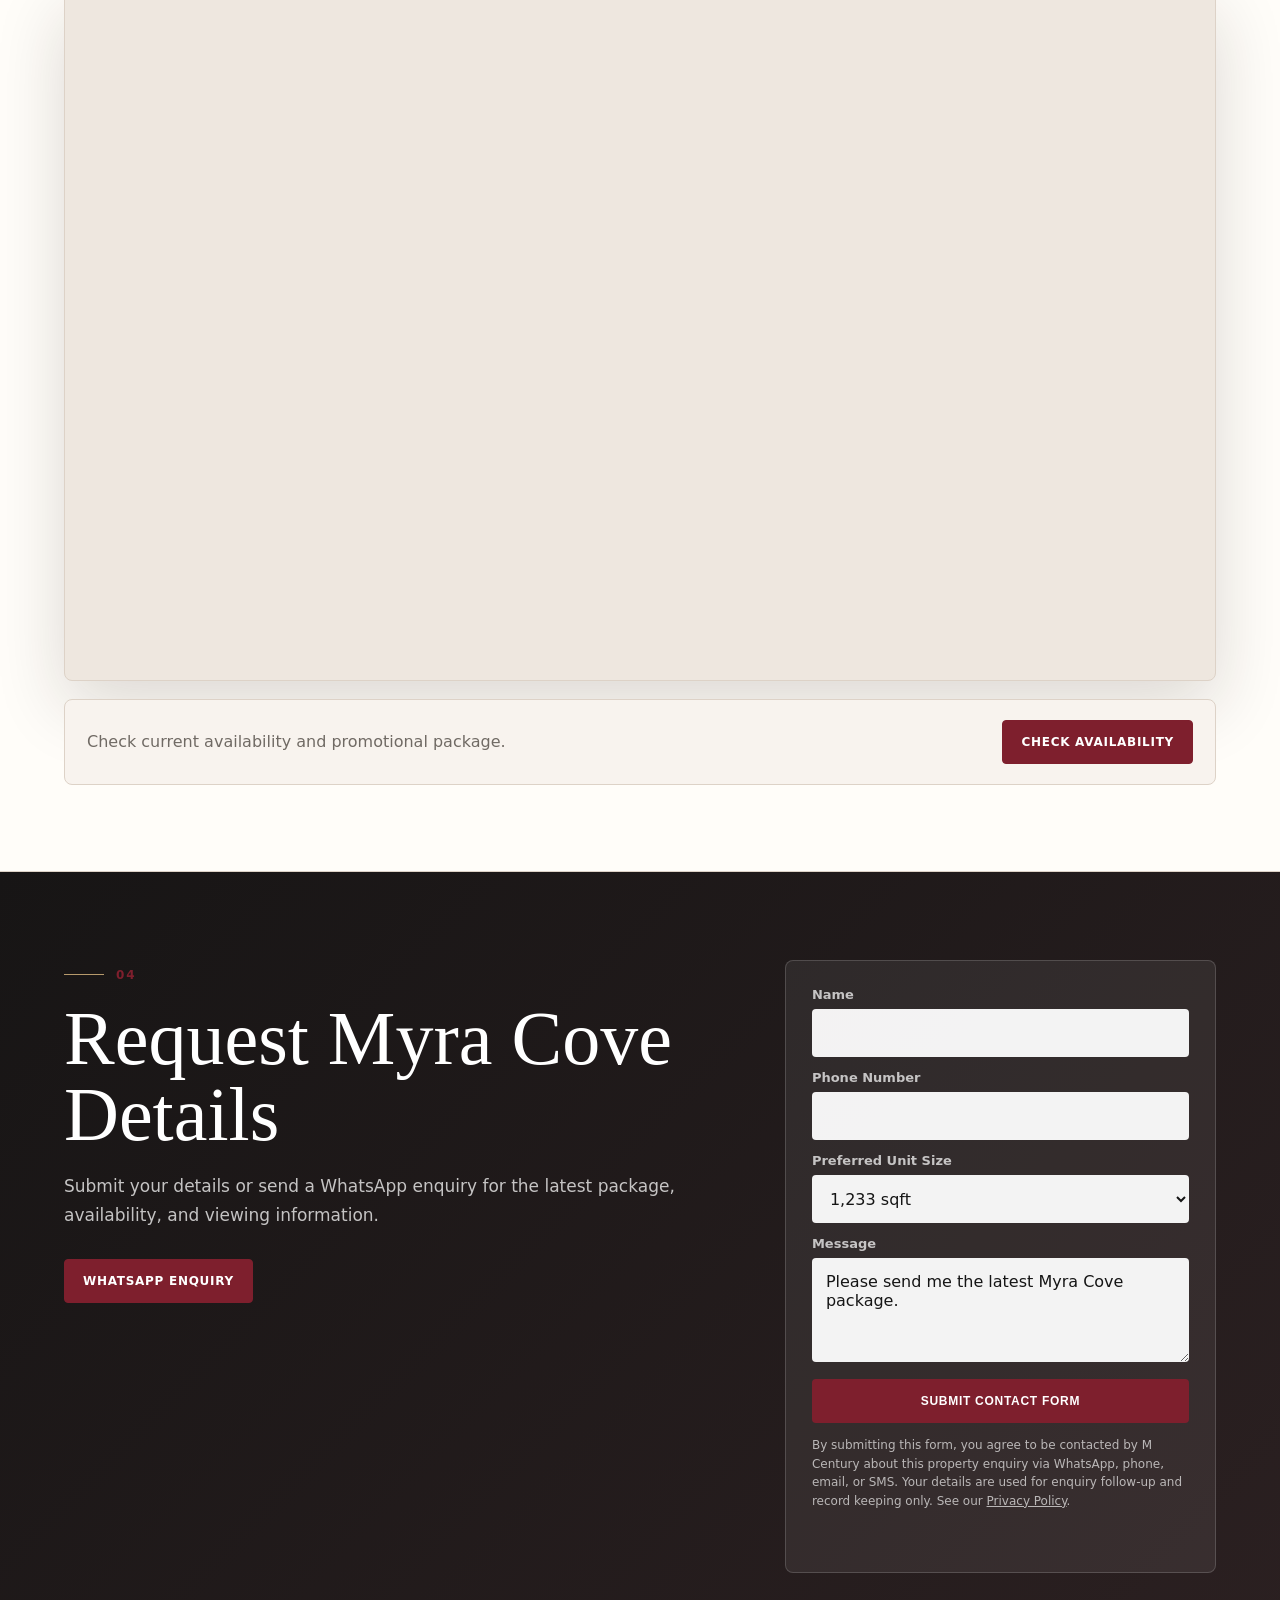
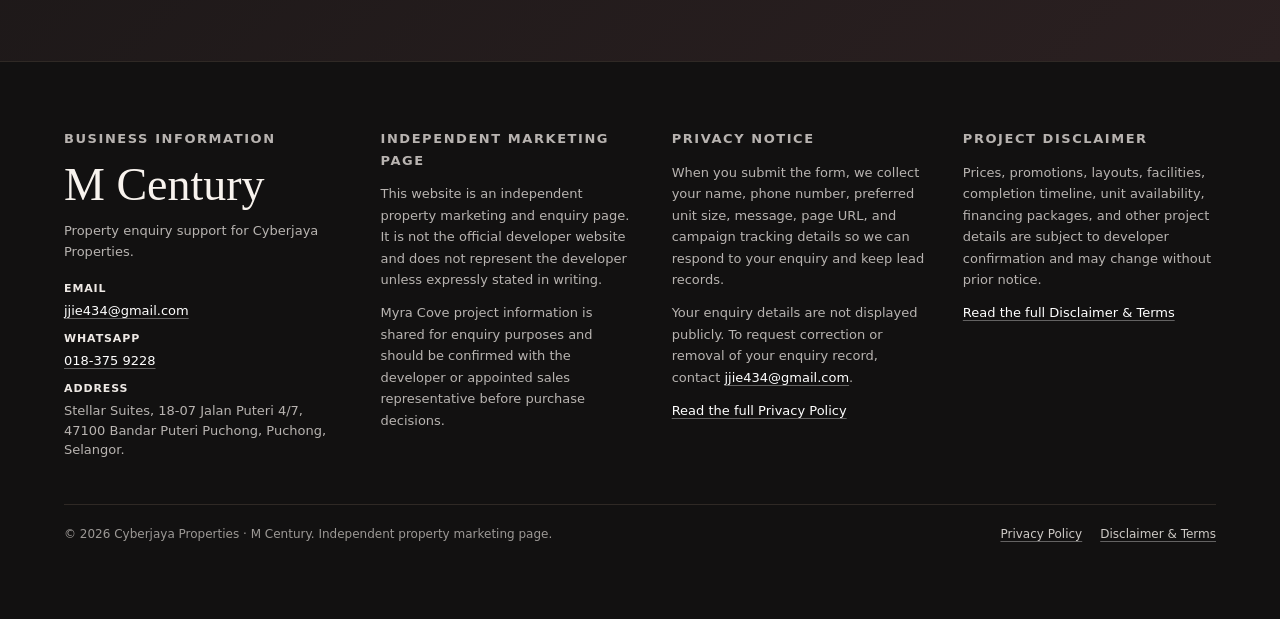
==== commit 35e9609a: "Optimize images to WebP, add SEO/legal pages, wire Google Ads conversions - Convert hero/overview/fa" ====
--- a/index.html
+++ b/index.html
@@ -1,20 +1,82 @@
 <!doctype html>
 <html lang="en">
 <head>
+  <meta charset="utf-8">
+  <meta name="viewport" content="width=device-width, initial-scale=1">
+
+  <title>Myra Cove Cyberjaya | Freehold Waterfront Condo From RM530k</title>
+  <meta name="description" content="Myra Cove Cyberjaya — freehold waterfront condominium, 1,233–1,631 sqft with two car parks, from RM530k. View floor plans and facilities, then enquire via WhatsApp.">
+  <link rel="canonical" href="https://www.cyberjaya-properties.com/">
+  <meta name="robots" content="index, follow">
+  <meta name="theme-color" content="#7e1f2d">
+  <link rel="icon" href="assets/favicon.svg" type="image/svg+xml">
+
+  <!-- Open Graph (WhatsApp / Facebook link previews) -->
+  <meta property="og:type" content="website">
+  <meta property="og:site_name" content="Cyberjaya Properties">
+  <meta property="og:title" content="Myra Cove Cyberjaya | Freehold Waterfront Condo From RM530k">
+  <meta property="og:description" content="Freehold waterfront condominium in Cyberjaya — 1,233–1,631 sqft, two car parks, from RM530k. Enquire for the latest package.">
+  <meta property="og:url" content="https://www.cyberjaya-properties.com/">
+  <meta property="og:image" content="https://www.cyberjaya-properties.com/assets/pc-hero.webp">
+  <meta property="og:image:width" content="1672">
+  <meta property="og:image:height" content="941">
+  <meta property="og:locale" content="en_MY">
+
+  <!-- Twitter card -->
+  <meta name="twitter:card" content="summary_large_image">
+  <meta name="twitter:title" content="Myra Cove Cyberjaya | Freehold Waterfront Condo From RM530k">
+  <meta name="twitter:description" content="Freehold waterfront condominium in Cyberjaya — 1,233–1,631 sqft, two car parks, from RM530k.">
+  <meta name="twitter:image" content="https://www.cyberjaya-properties.com/assets/pc-hero.webp">
+
   <!-- Google tag (gtag.js) -->
   <script async src="https://www.googletagmanager.com/gtag/js?id=AW-18214182069"></script>
   <script>
     window.dataLayer = window.dataLayer || [];
     function gtag(){dataLayer.push(arguments);}
     gtag('js', new Date());
-
     gtag('config', 'AW-18214182069');
   </script>
-  <meta charset="utf-8">
-  <meta name="viewport" content="width=device-width, initial-scale=1">
-  <meta name="description" content="Myra Cove Cyberjaya freehold condominium lead page with project overview, floor plans, facilities, WhatsApp enquiry, and contact form.">
-  <title>Myra Cove Cyberjaya</title>
-  <link rel="stylesheet" href="styles.css?v=7">
+
+  <!-- Structured data -->
+  <script type="application/ld+json">
+  {
+    "@context": "https://schema.org",
+    "@graph": [
+      {
+        "@type": "RealEstateAgent",
+        "@id": "https://www.cyberjaya-properties.com/#agent",
+        "name": "M Century",
+        "url": "https://www.cyberjaya-properties.com/",
+        "email": "jjie434@gmail.com",
+        "telephone": "+60183759228",
+        "areaServed": "Cyberjaya, Selangor, Malaysia",
+        "address": {
+          "@type": "PostalAddress",
+          "streetAddress": "Stellar Suites, 18-07 Jalan Puteri 4/7",
+          "addressLocality": "Bandar Puteri Puchong, Puchong",
+          "addressRegion": "Selangor",
+          "postalCode": "47100",
+          "addressCountry": "MY"
+        }
+      },
+      {
+        "@type": "Residence",
+        "name": "Myra Cove",
+        "description": "Freehold waterfront condominium in Cyberjaya with units from 1,233 to 1,631 sqft and two car parks per home.",
+        "url": "https://www.cyberjaya-properties.com/",
+        "image": "https://www.cyberjaya-properties.com/assets/pc-hero.webp",
+        "address": {
+          "@type": "PostalAddress",
+          "addressLocality": "Cyberjaya",
+          "addressRegion": "Selangor",
+          "addressCountry": "MY"
+        }
+      }
+    ]
+  }
+  </script>
+
+  <link rel="stylesheet" href="styles.css?v=8">
 </head>
 <body>
   <header class="site-header">
@@ -61,8 +123,10 @@
       </div>
       <figure class="image-frame">
         <picture>
+          <source media="(max-width: 720px)" type="image/webp" srcset="assets/overview-phone.webp">
+          <source type="image/webp" srcset="assets/overview-pc.webp">
           <source media="(max-width: 720px)" srcset="assets/overview-phone.png">
-          <img src="assets/overview-pc.png" alt="Myra Cove project overview details">
+          <img src="assets/overview-pc.png" alt="Myra Cove project overview: freehold tenure, unit sizes, pricing and key project details" width="1672" height="941" loading="lazy" decoding="async">
         </picture>
       </figure>
       <div class="section-cta">
@@ -102,7 +166,7 @@
             <a href="#contact">Enquire This Layout</a>
           </div>
           <div class="plan-image-stage">
-            <img id="selectedPlanImage" src="assets/1233sqft.png" alt="Myra Cove 1,233 sqft floor plan">
+            <img id="selectedPlanImage" src="assets/1233sqft.png" alt="Myra Cove 1,233 sqft floor plan" width="1109" height="862" loading="lazy" decoding="async">
           </div>
         </div>
       </div>
@@ -118,8 +182,10 @@
       </div>
       <figure class="image-frame">
         <picture>
+          <source media="(max-width: 720px)" type="image/webp" srcset="assets/facilities-phone.webp">
+          <source type="image/webp" srcset="assets/facilities-pc.webp">
           <source media="(max-width: 720px)" srcset="assets/facilities-phone.png">
-          <img src="assets/facilities-pc.png" alt="Myra Cove curated facilities plan">
+          <img src="assets/facilities-pc.png" alt="Myra Cove facilities plan and full facility list" width="1620" height="971" loading="lazy" decoding="async">
         </picture>
       </figure>
       <div class="section-cta">
@@ -167,7 +233,7 @@
         <input type="hidden" name="utm_campaign">
         <input type="hidden" name="utm_content">
         <button class="button form-button" type="submit">Submit Contact Form</button>
-        <p class="privacy-note">By submitting this form, you agree to be contacted by M Century about this property enquiry via WhatsApp, phone, email, or SMS. Your details are used for enquiry follow-up and record keeping only.</p>
+        <p class="privacy-note">By submitting this form, you agree to be contacted by M Century about this property enquiry via WhatsApp, phone, email, or SMS. Your details are used for enquiry follow-up and record keeping only. See our <a href="privacy.html">Privacy Policy</a>.</p>
         <p class="form-status" id="formStatus" role="status" aria-live="polite"></p>
       </form>
     </section>
@@ -183,6 +249,10 @@
           <li><strong>Email</strong><a href="mailto:jjie434@gmail.com">jjie434@gmail.com</a></li>
           <li><strong>WhatsApp</strong><a href="https://wa.link/ep9zsb" data-track="whatsapp">018-375 9228</a></li>
           <li><strong>Address</strong><span>Stellar Suites, 18-07 Jalan Puteri 4/7, 47100 Bandar Puteri Puchong, Puchong, Selangor.</span></li>
+          <!-- TODO (legal/compliance): add the marketing agent's REN/REA registration number and agency name below.
+               Malaysian property ads must display the negotiator's BOVAEP registration. Example:
+          <li><strong>Reg. No.</strong><span>REN 12345 · Agency Name (E (1) 1234)</span></li>
+          -->
         </ul>
       </section>
 
@@ -196,12 +266,21 @@
         <p class="trust-label">Privacy Notice</p>
         <p>When you submit the form, we collect your name, phone number, preferred unit size, message, page URL, and campaign tracking details so we can respond to your enquiry and keep lead records.</p>
         <p>Your enquiry details are not displayed publicly. To request correction or removal of your enquiry record, contact <a href="mailto:jjie434@gmail.com">jjie434@gmail.com</a>.</p>
+        <p><a href="privacy.html">Read the full Privacy Policy</a></p>
       </section>
 
       <section>
         <p class="trust-label">Project Disclaimer</p>
         <p>Prices, promotions, layouts, facilities, completion timeline, unit availability, financing packages, and other project details are subject to developer confirmation and may change without prior notice.</p>
-      </section>
+        <p><a href="disclaimer.html">Read the full Disclaimer &amp; Terms</a></p>
+      </section>
+    </div>
+    <div class="footer-legal">
+      <span>&copy; <span id="year">2026</span> Cyberjaya Properties · M Century. Independent property marketing page.</span>
+      <span class="footer-legal-links">
+        <a href="privacy.html">Privacy Policy</a>
+        <a href="disclaimer.html">Disclaimer &amp; Terms</a>
+      </span>
     </div>
   </footer>
 
@@ -212,6 +291,6 @@
     <a class="button button-secondary" href="#contact">Form</a>
   </div>
 
-  <script src="script.js?v=4"></script>
+  <script src="script.js?v=5"></script>
 </body>
 </html>
--- a/styles.css
+++ b/styles.css
@@ -145,7 +145,7 @@
   display: grid;
   align-items: end;
   padding: clamp(54px, 8vw, 96px) clamp(22px, 5vw, 70px);
-  background-image: linear-gradient(90deg, rgba(8, 15, 23, 0.84), rgba(8, 15, 23, 0.34) 44%, rgba(8, 15, 23, 0.08)), url("assets/pc-hero.png");
+  background-image: linear-gradient(90deg, rgba(8, 15, 23, 0.84), rgba(8, 15, 23, 0.34) 44%, rgba(8, 15, 23, 0.08)), url("assets/pc-hero.webp");
   background-position: center;
   background-size: cover;
   color: #fff;
@@ -576,6 +576,30 @@
   text-transform: uppercase;
 }
 
+.footer-legal {
+  display: flex;
+  flex-wrap: wrap;
+  align-items: center;
+  justify-content: space-between;
+  gap: 12px;
+  margin-top: clamp(28px, 4vw, 44px);
+  padding-top: 22px;
+  border-top: 1px solid #2f2925;
+  color: rgba(248, 243, 238, 0.6);
+  font-size: 12px;
+}
+
+.footer-legal-links {
+  display: inline-flex;
+  flex-wrap: wrap;
+  gap: 18px;
+}
+
+.footer-legal a {
+  color: rgba(248, 243, 238, 0.82);
+  text-underline-offset: 3px;
+}
+
 .floating-whatsapp {
   position: fixed;
   right: 28px;
@@ -647,7 +671,7 @@
   .hero {
     min-height: 650px;
     padding: 44px 22px 42px;
-    background-image: linear-gradient(180deg, rgba(8, 15, 23, 0.16), rgba(8, 15, 23, 0.9)), url("assets/phone-hero.png");
+    background-image: linear-gradient(180deg, rgba(8, 15, 23, 0.16), rgba(8, 15, 23, 0.9)), url("assets/phone-hero.webp");
     background-position: center top;
   }
 
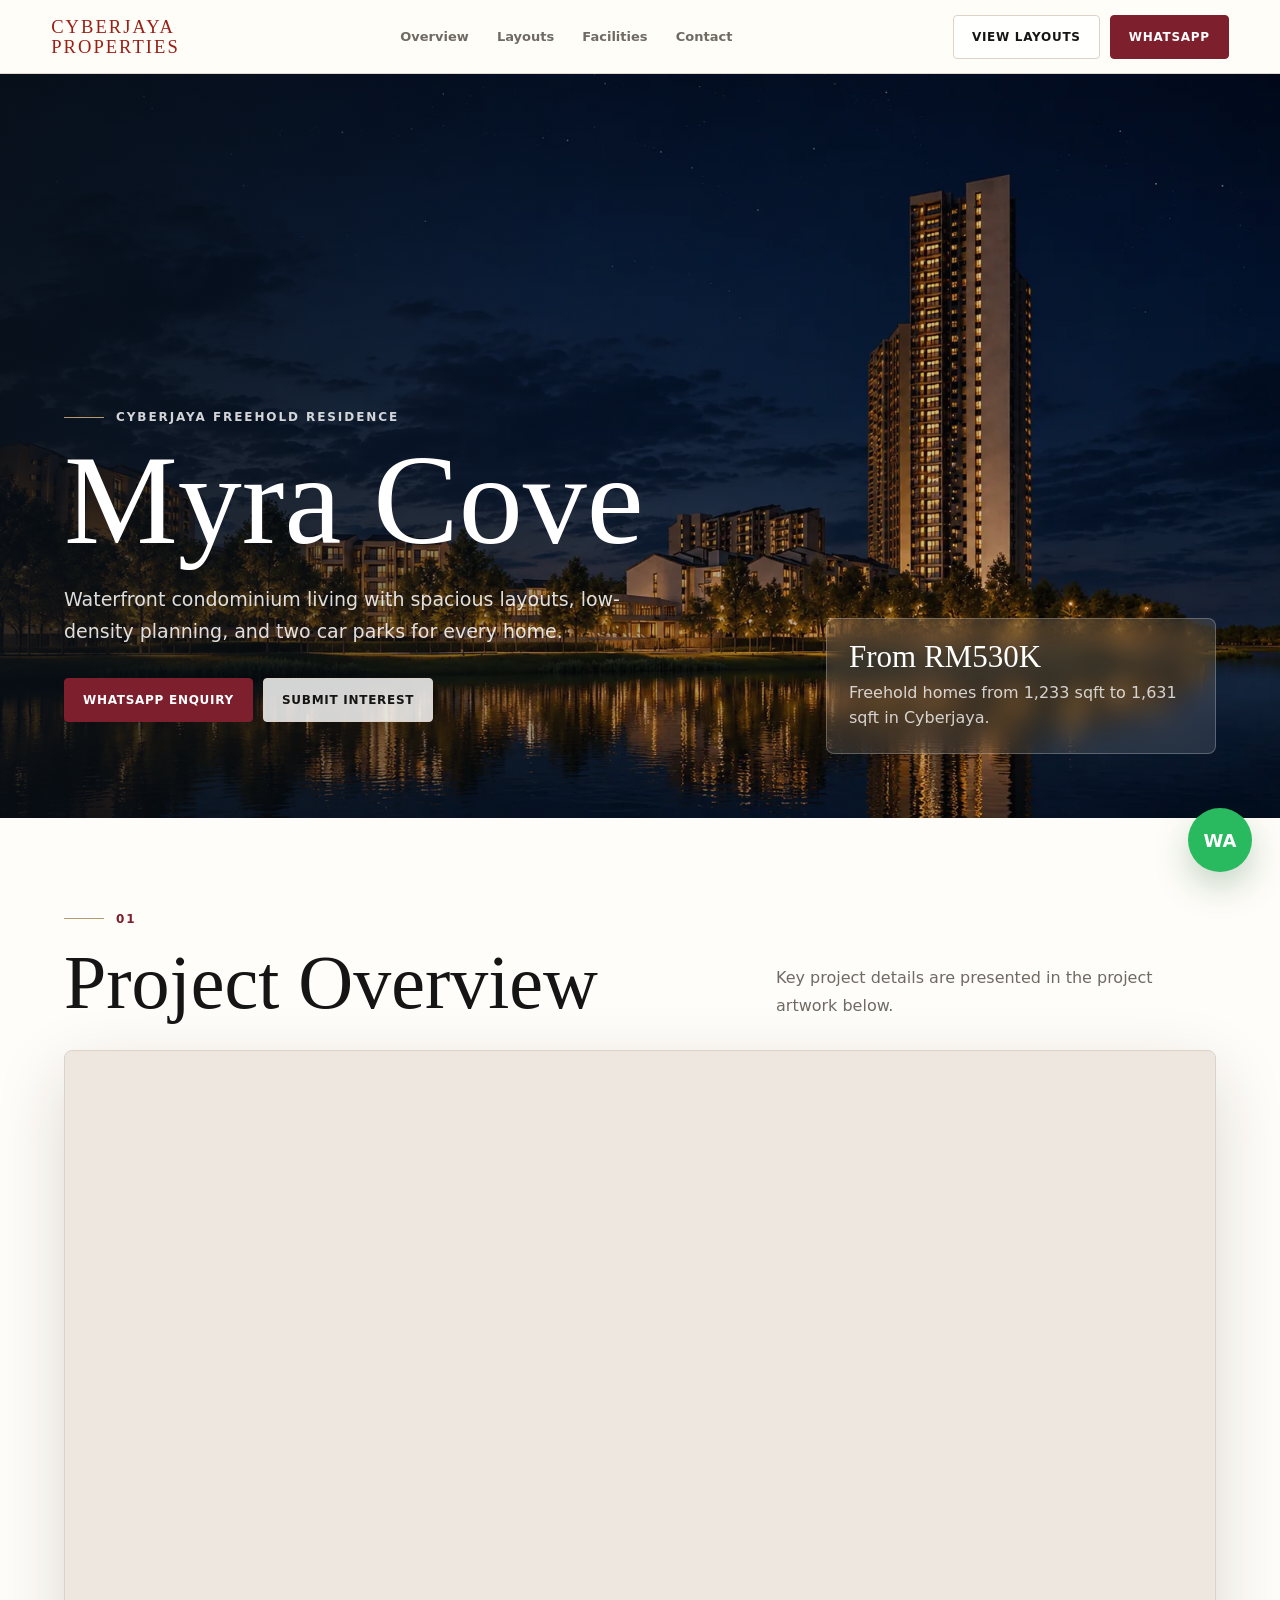
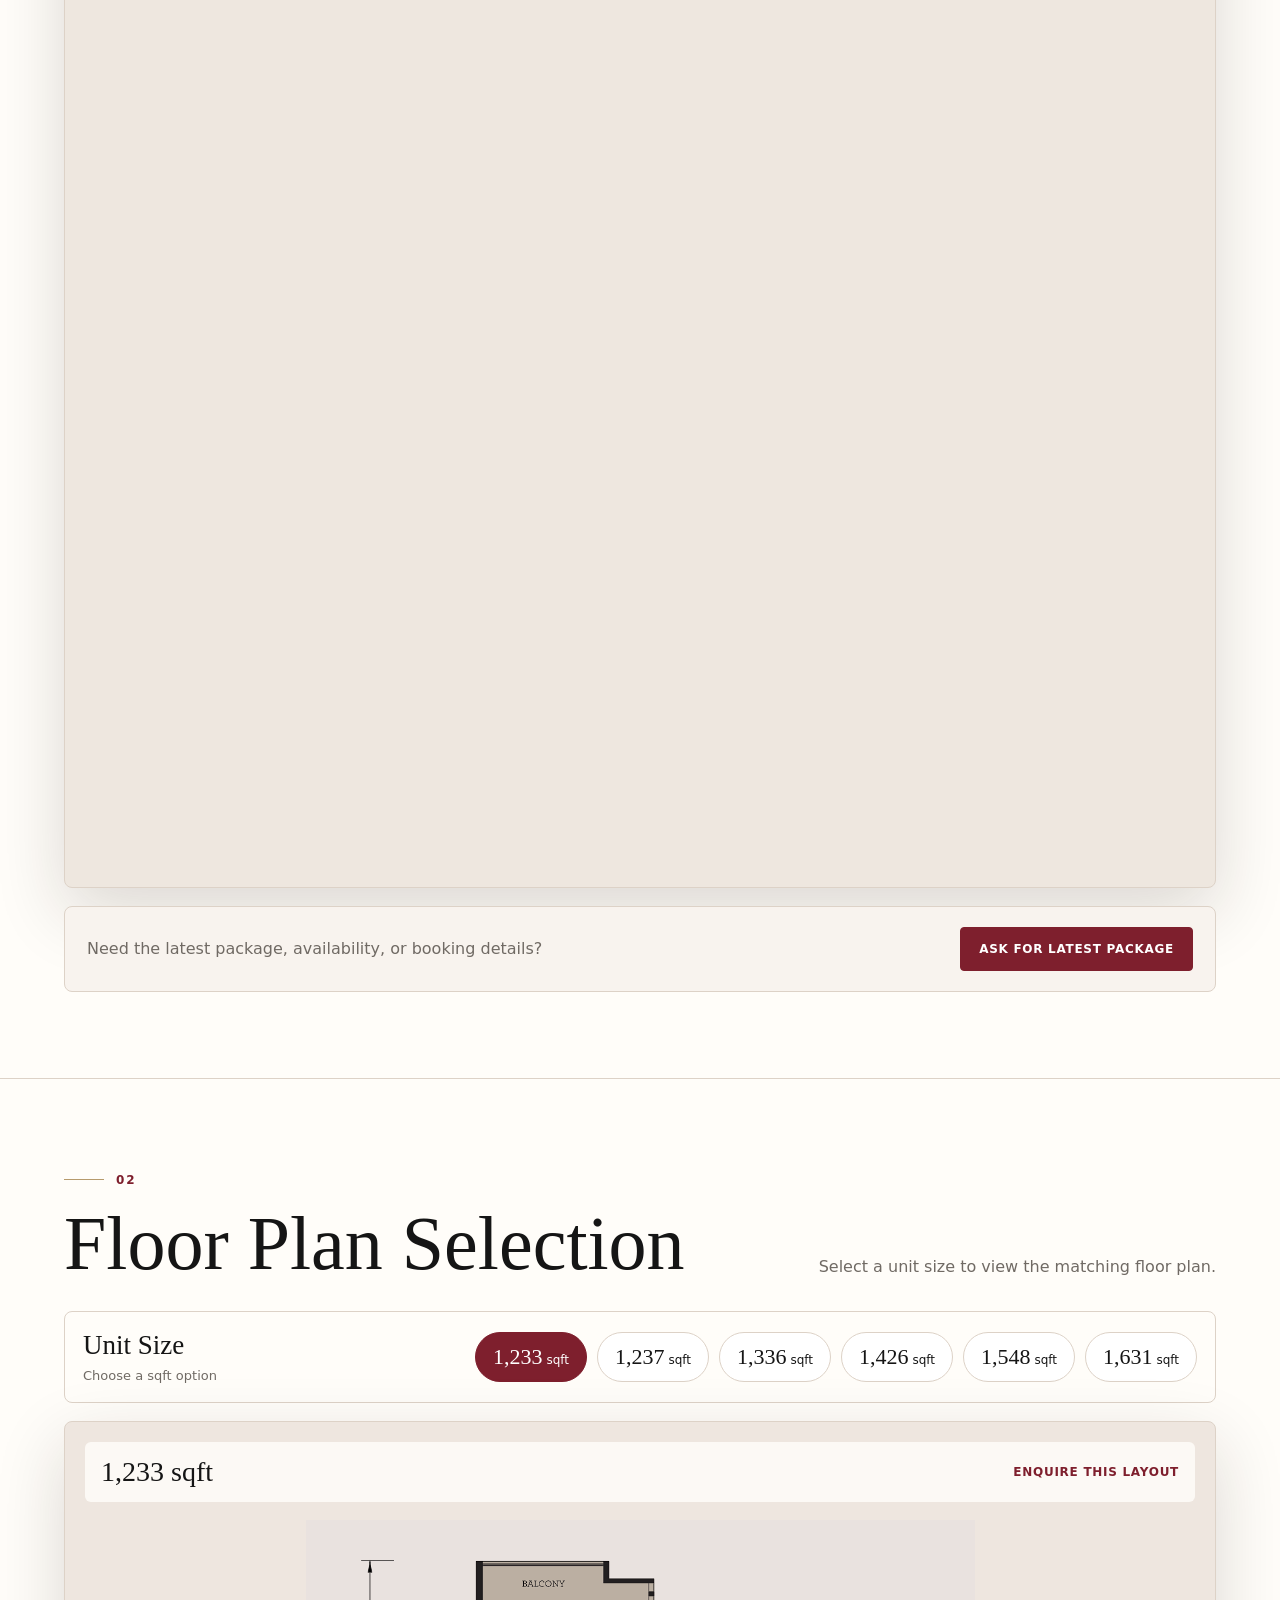
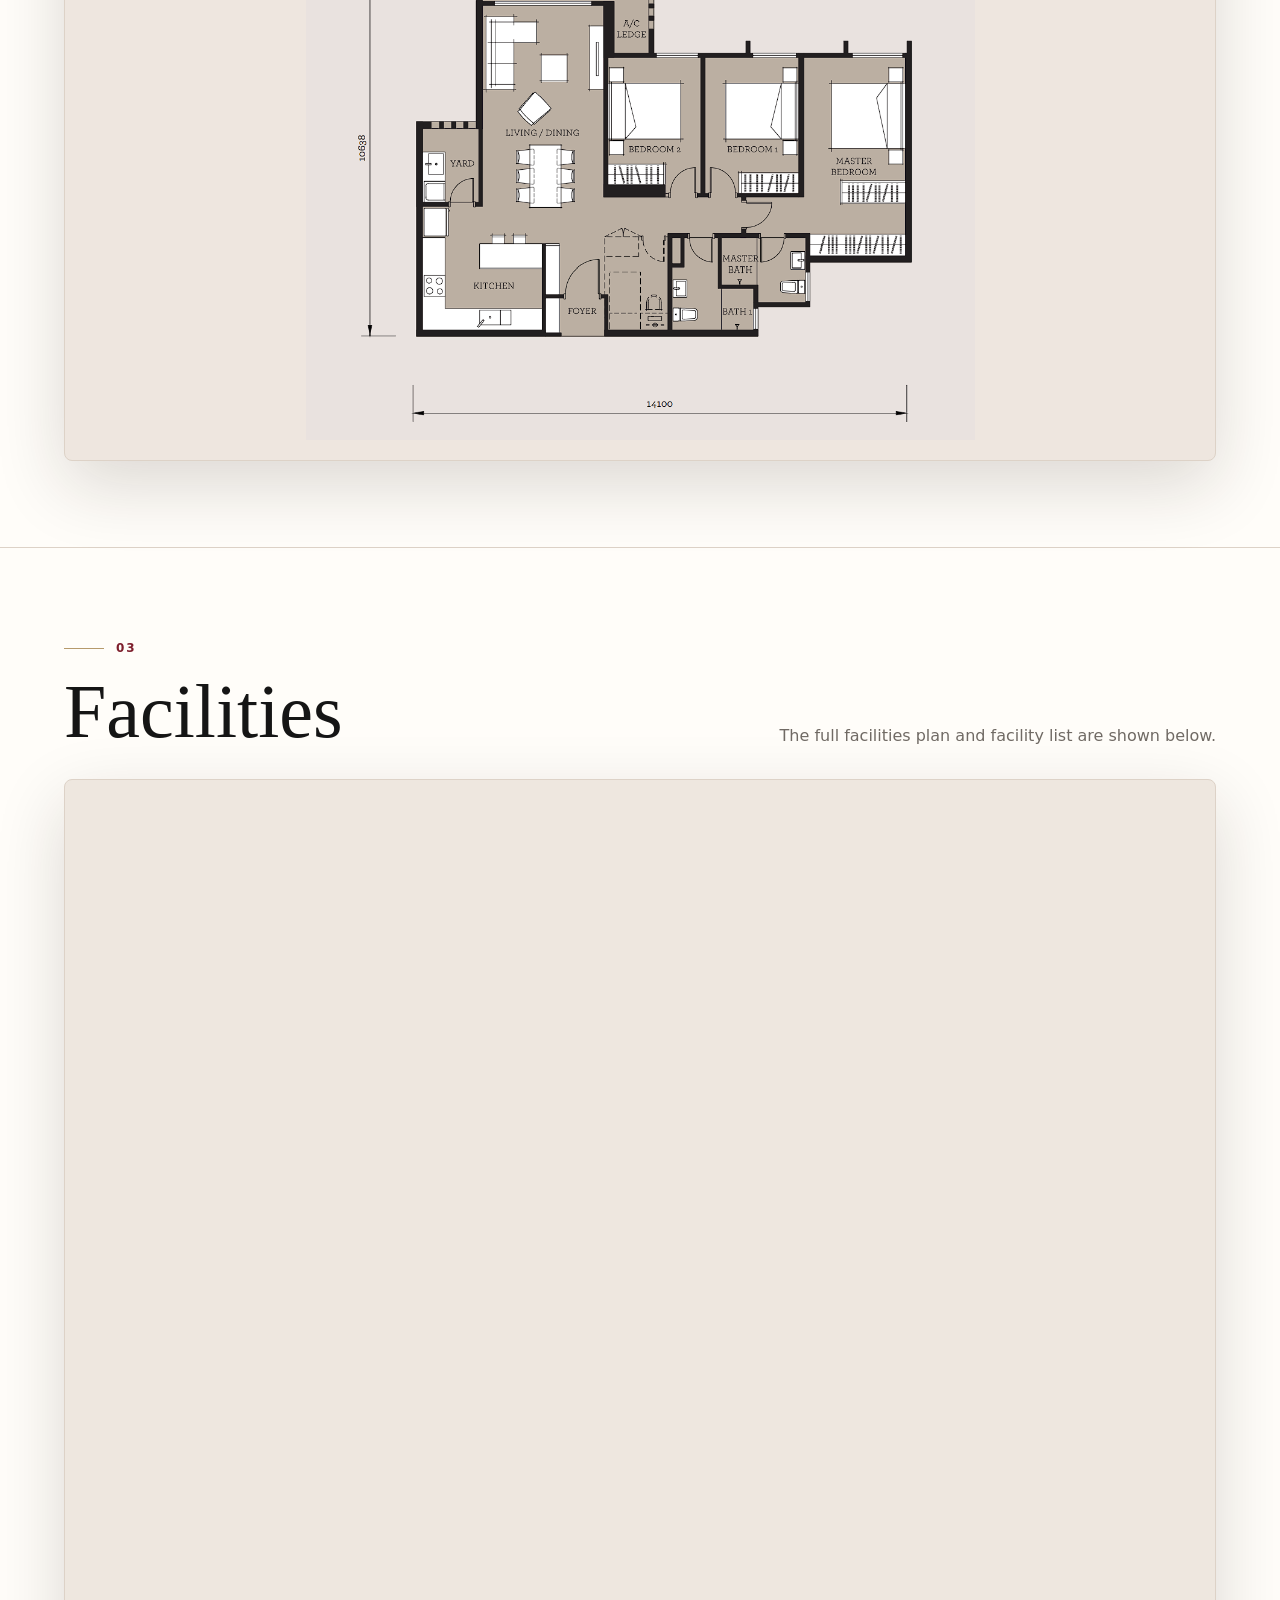
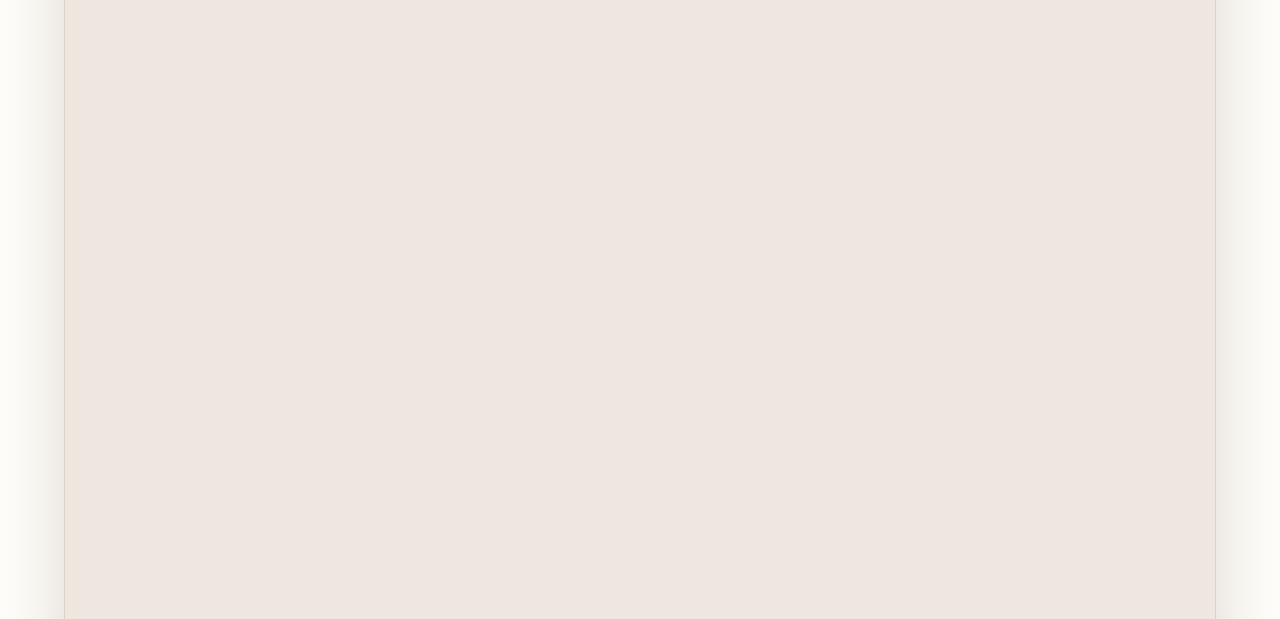
==== commit 684f5c92: "Send Ads conversion via sendBeacon so WhatsApp-click conversions survive navigation WhatsApp links n" ====
--- a/index.html
+++ b/index.html
@@ -291,6 +291,6 @@
     <a class="button button-secondary" href="#contact">Form</a>
   </div>
 
-  <script src="script.js?v=5"></script>
+  <script src="script.js?v=6"></script>
 </body>
 </html>
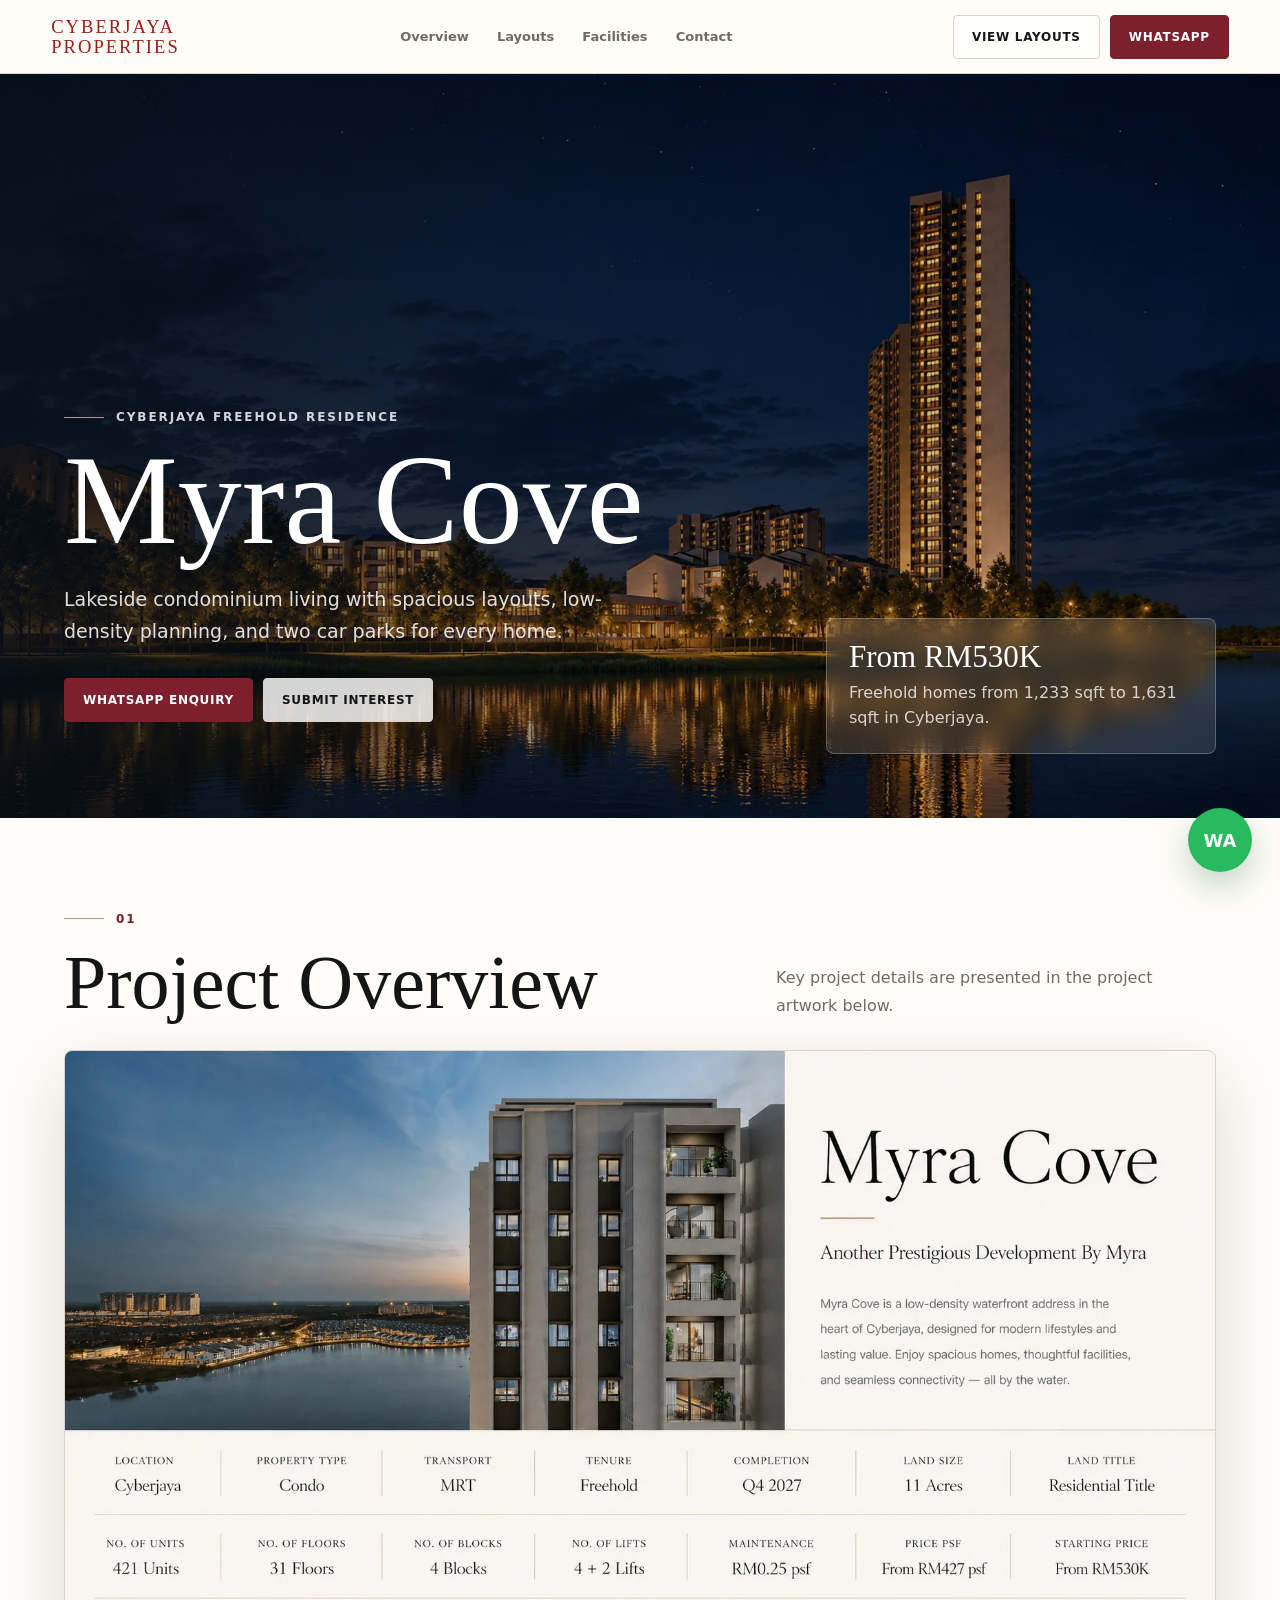
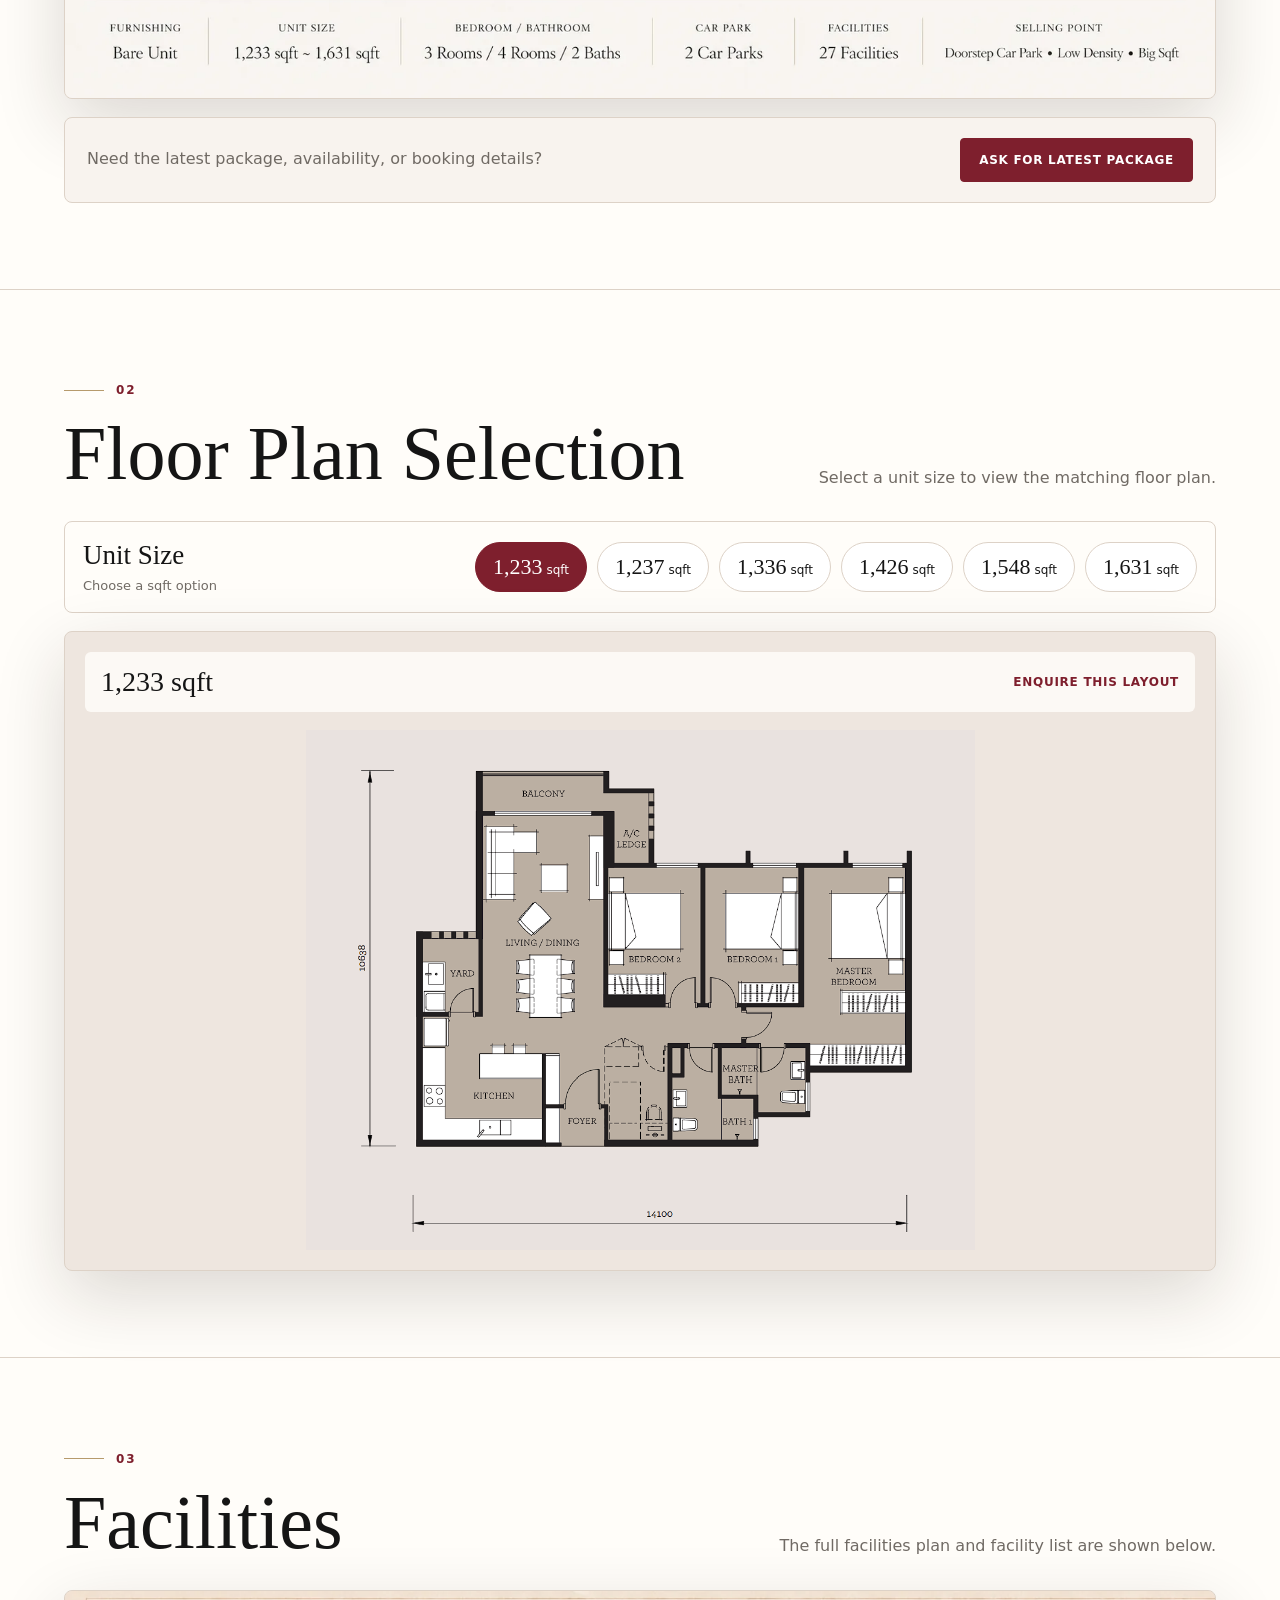
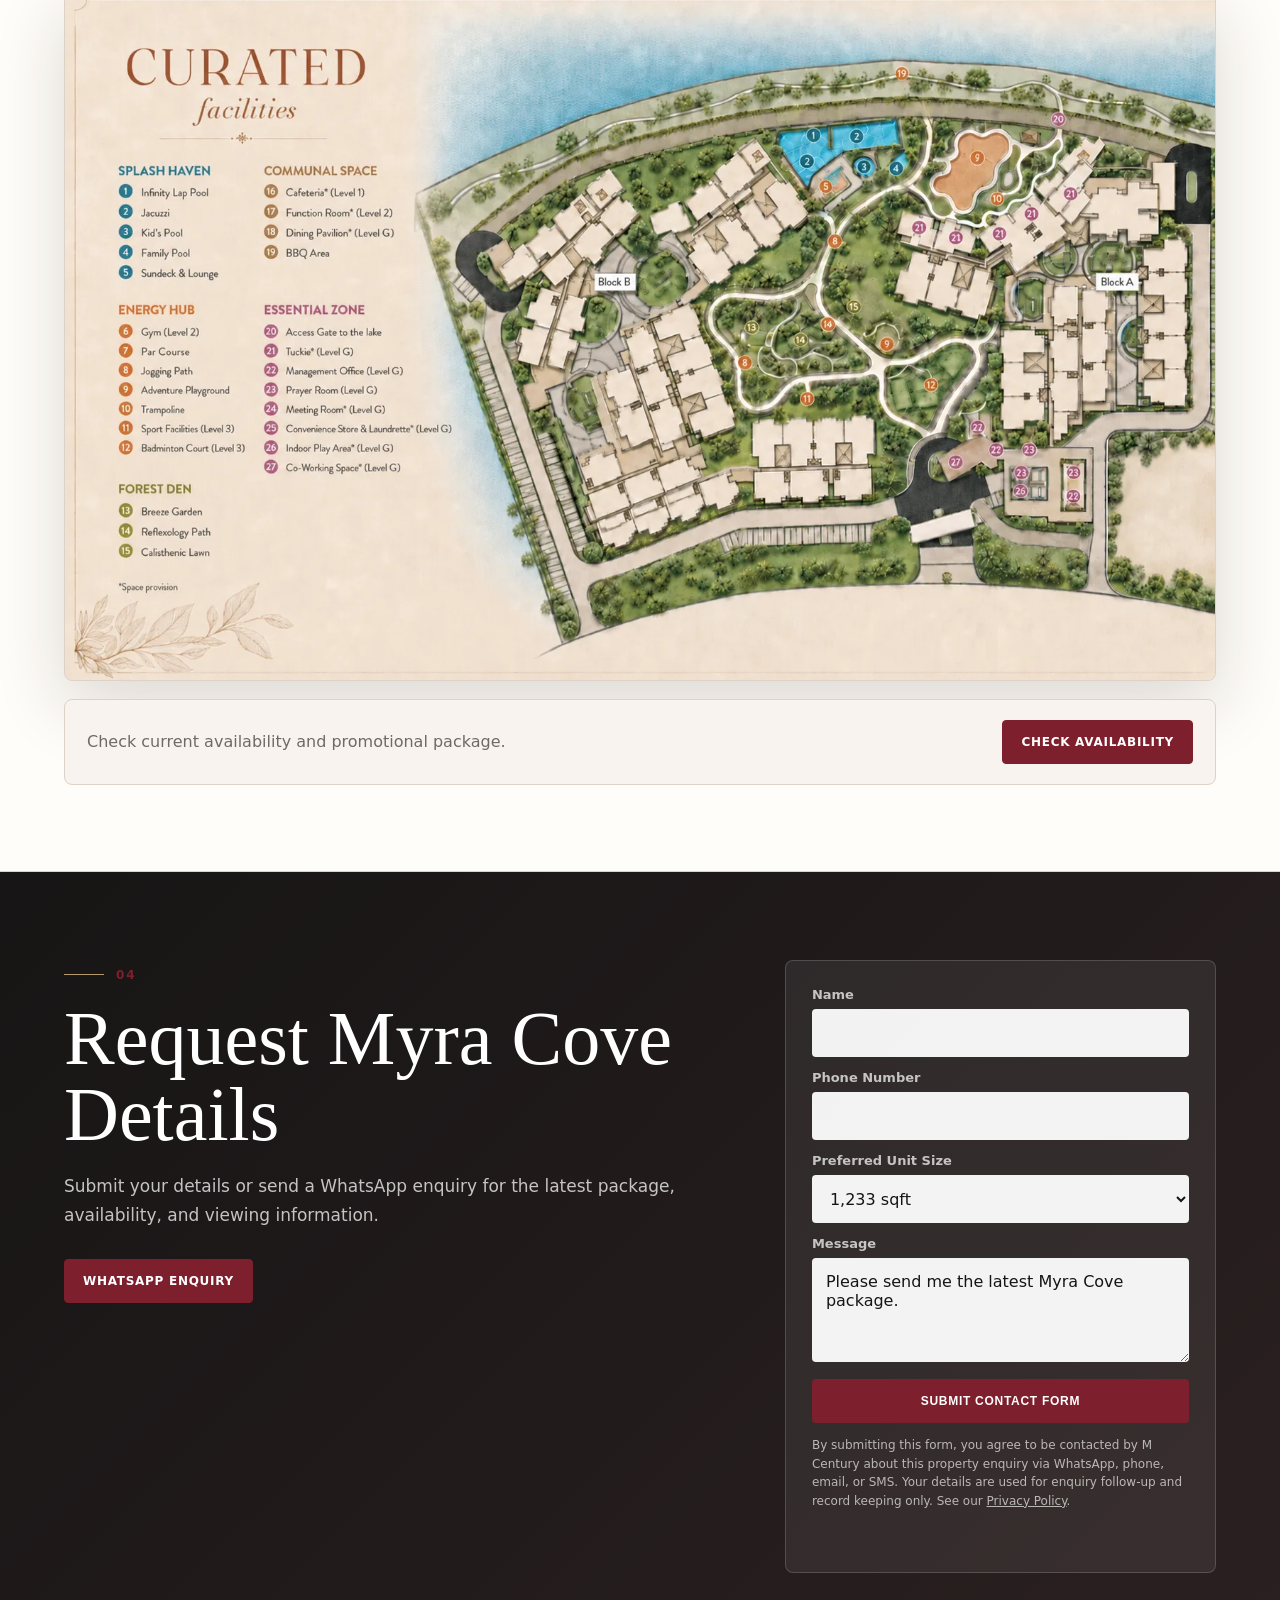
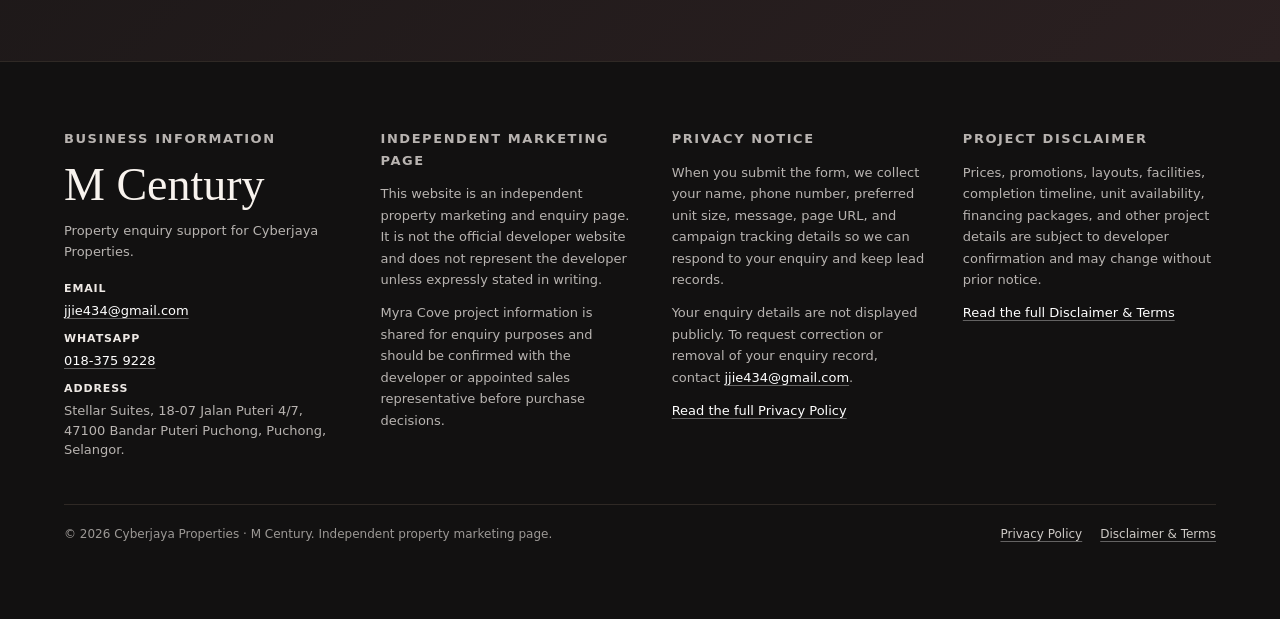
==== commit 6920d5bb: "Reword 'waterfront' to 'lakeside' across hero copy and SEO/social tags The project is lakeside, not " ====
--- a/index.html
+++ b/index.html
@@ -4,8 +4,8 @@
   <meta charset="utf-8">
   <meta name="viewport" content="width=device-width, initial-scale=1">
 
-  <title>Myra Cove Cyberjaya | Freehold Waterfront Condo From RM530k</title>
-  <meta name="description" content="Myra Cove Cyberjaya — freehold waterfront condominium, 1,233–1,631 sqft with two car parks, from RM530k. View floor plans and facilities, then enquire via WhatsApp.">
+  <title>Myra Cove Cyberjaya | Freehold Lakeside Condo From RM530k</title>
+  <meta name="description" content="Myra Cove Cyberjaya — freehold lakeside condominium, 1,233–1,631 sqft with two car parks, from RM530k. View floor plans and facilities, then enquire via WhatsApp.">
   <link rel="canonical" href="https://www.cyberjaya-properties.com/">
   <meta name="robots" content="index, follow">
   <meta name="theme-color" content="#7e1f2d">
@@ -14,8 +14,8 @@
   <!-- Open Graph (WhatsApp / Facebook link previews) -->
   <meta property="og:type" content="website">
   <meta property="og:site_name" content="Cyberjaya Properties">
-  <meta property="og:title" content="Myra Cove Cyberjaya | Freehold Waterfront Condo From RM530k">
-  <meta property="og:description" content="Freehold waterfront condominium in Cyberjaya — 1,233–1,631 sqft, two car parks, from RM530k. Enquire for the latest package.">
+  <meta property="og:title" content="Myra Cove Cyberjaya | Freehold Lakeside Condo From RM530k">
+  <meta property="og:description" content="Freehold lakeside condominium in Cyberjaya — 1,233–1,631 sqft, two car parks, from RM530k. Enquire for the latest package.">
   <meta property="og:url" content="https://www.cyberjaya-properties.com/">
   <meta property="og:image" content="https://www.cyberjaya-properties.com/assets/pc-hero.webp">
   <meta property="og:image:width" content="1672">
@@ -24,8 +24,8 @@
 
   <!-- Twitter card -->
   <meta name="twitter:card" content="summary_large_image">
-  <meta name="twitter:title" content="Myra Cove Cyberjaya | Freehold Waterfront Condo From RM530k">
-  <meta name="twitter:description" content="Freehold waterfront condominium in Cyberjaya — 1,233–1,631 sqft, two car parks, from RM530k.">
+  <meta name="twitter:title" content="Myra Cove Cyberjaya | Freehold Lakeside Condo From RM530k">
+  <meta name="twitter:description" content="Freehold lakeside condominium in Cyberjaya — 1,233–1,631 sqft, two car parks, from RM530k.">
   <meta name="twitter:image" content="https://www.cyberjaya-properties.com/assets/pc-hero.webp">
 
   <!-- Google tag (gtag.js) -->
@@ -62,7 +62,7 @@
       {
         "@type": "Residence",
         "name": "Myra Cove",
-        "description": "Freehold waterfront condominium in Cyberjaya with units from 1,233 to 1,631 sqft and two car parks per home.",
+        "description": "Freehold lakeside condominium in Cyberjaya with units from 1,233 to 1,631 sqft and two car parks per home.",
         "url": "https://www.cyberjaya-properties.com/",
         "image": "https://www.cyberjaya-properties.com/assets/pc-hero.webp",
         "address": {
@@ -101,7 +101,7 @@
       <div class="hero-content">
         <p class="kicker">Cyberjaya Freehold Residence</p>
         <h1>Myra Cove</h1>
-        <p class="hero-copy">Waterfront condominium living with spacious layouts, low-density planning, and two car parks for every home.</p>
+        <p class="hero-copy">Lakeside condominium living with spacious layouts, low-density planning, and two car parks for every home.</p>
         <div class="hero-actions">
           <a class="button" href="https://wa.link/ep9zsb" data-track="whatsapp">WhatsApp Enquiry</a>
           <a class="button button-secondary" href="#contact">Submit Interest</a>
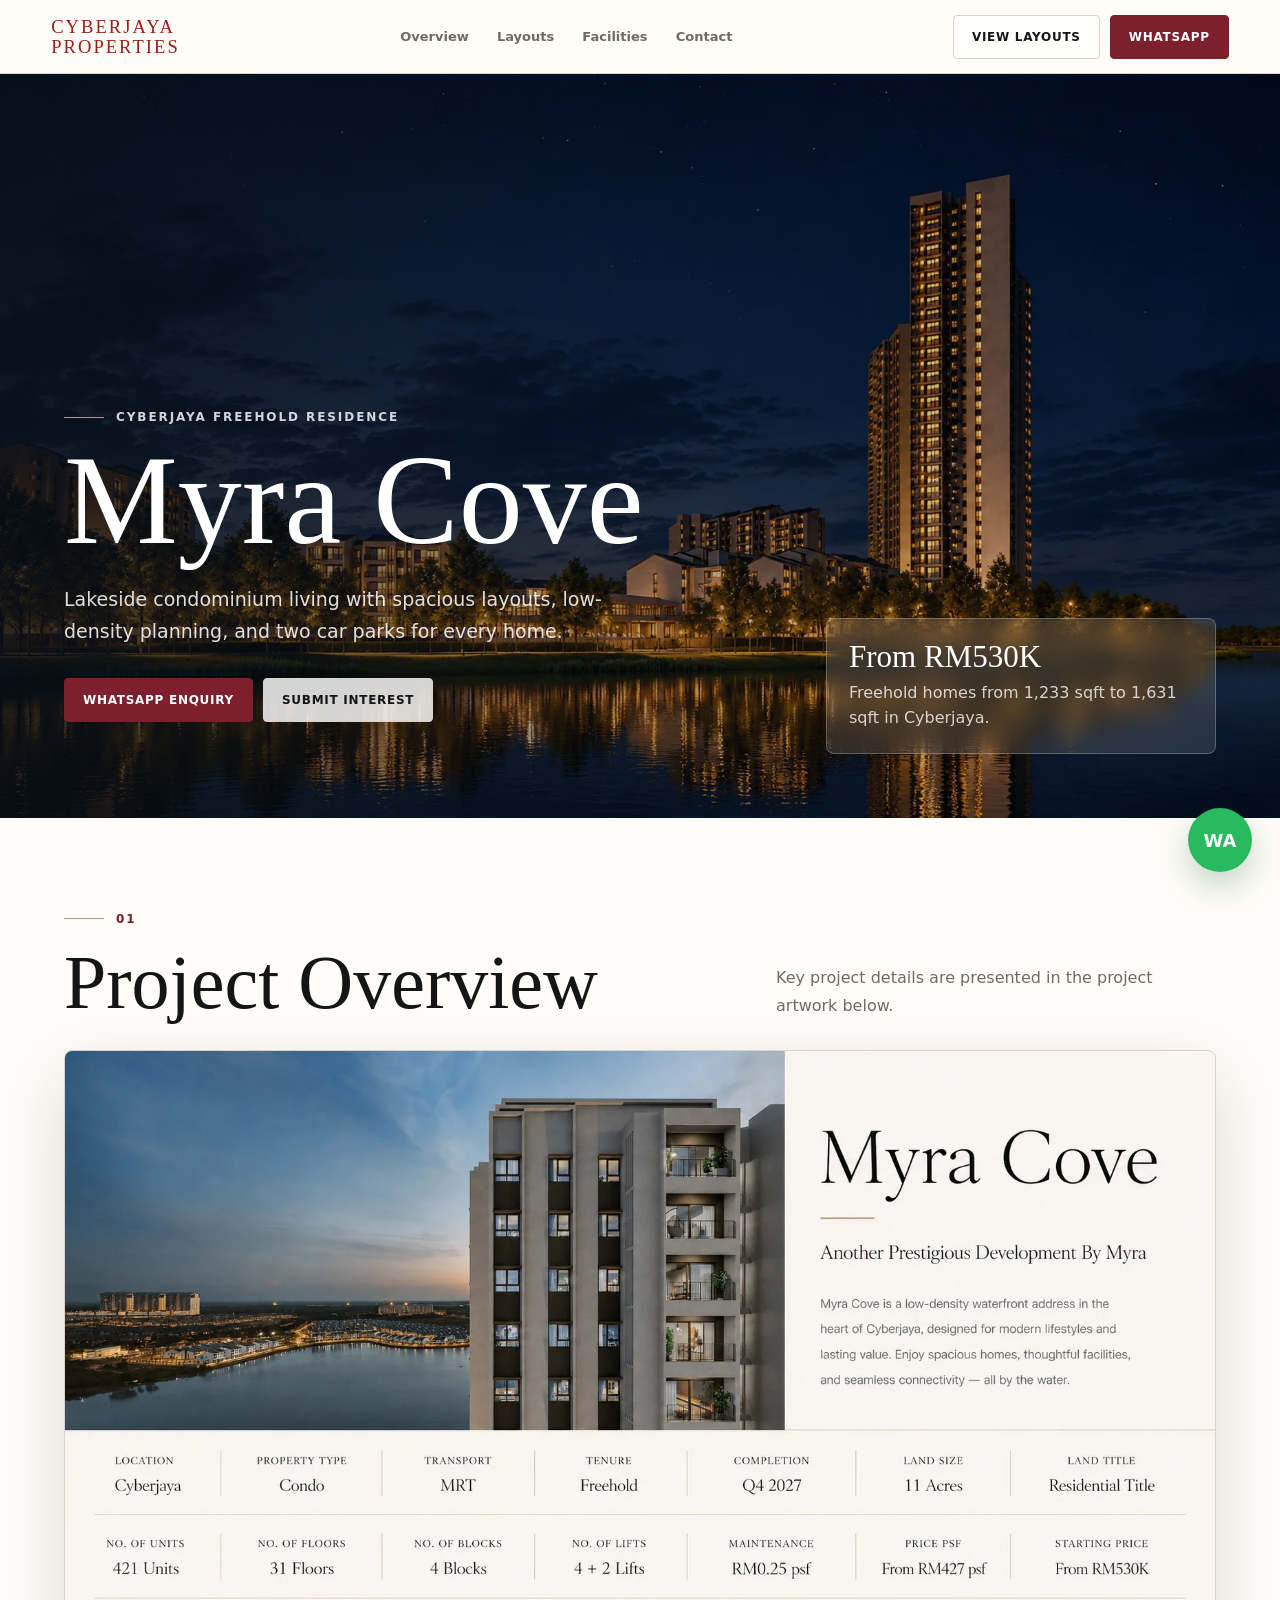
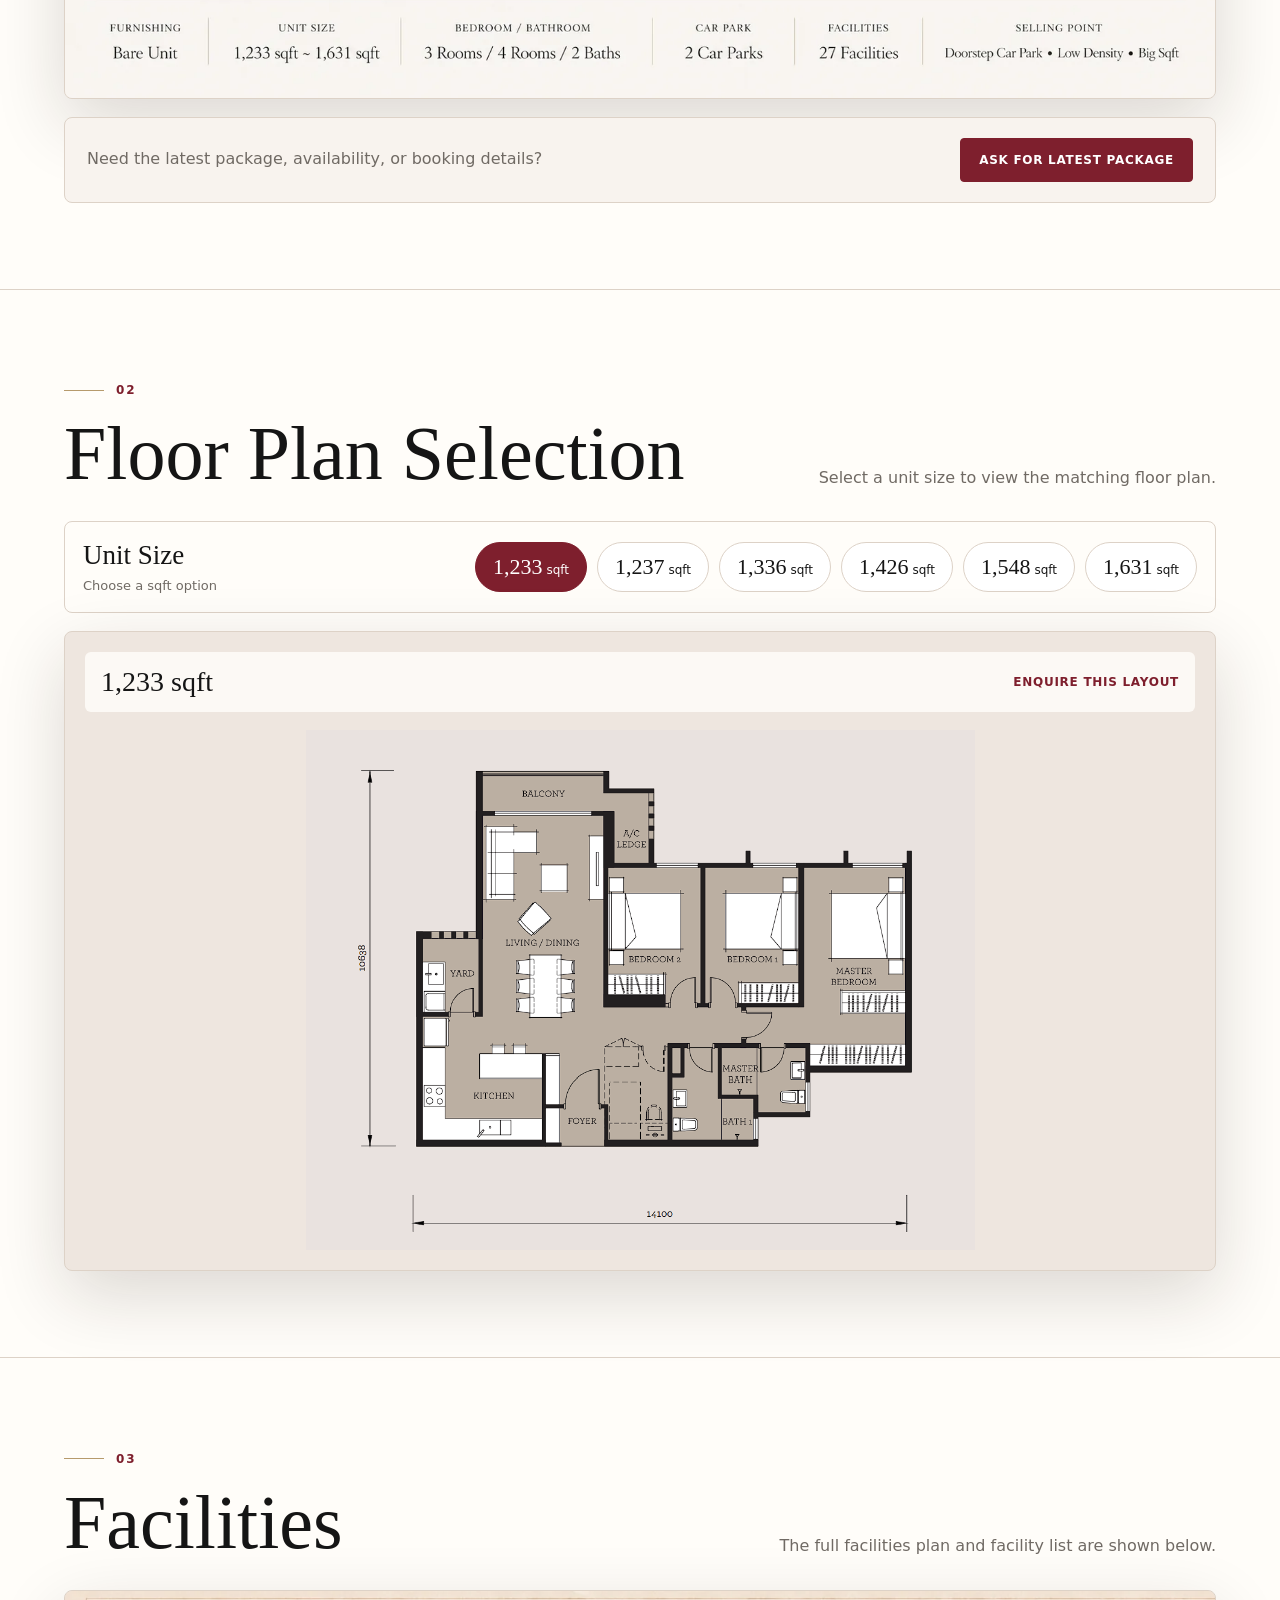
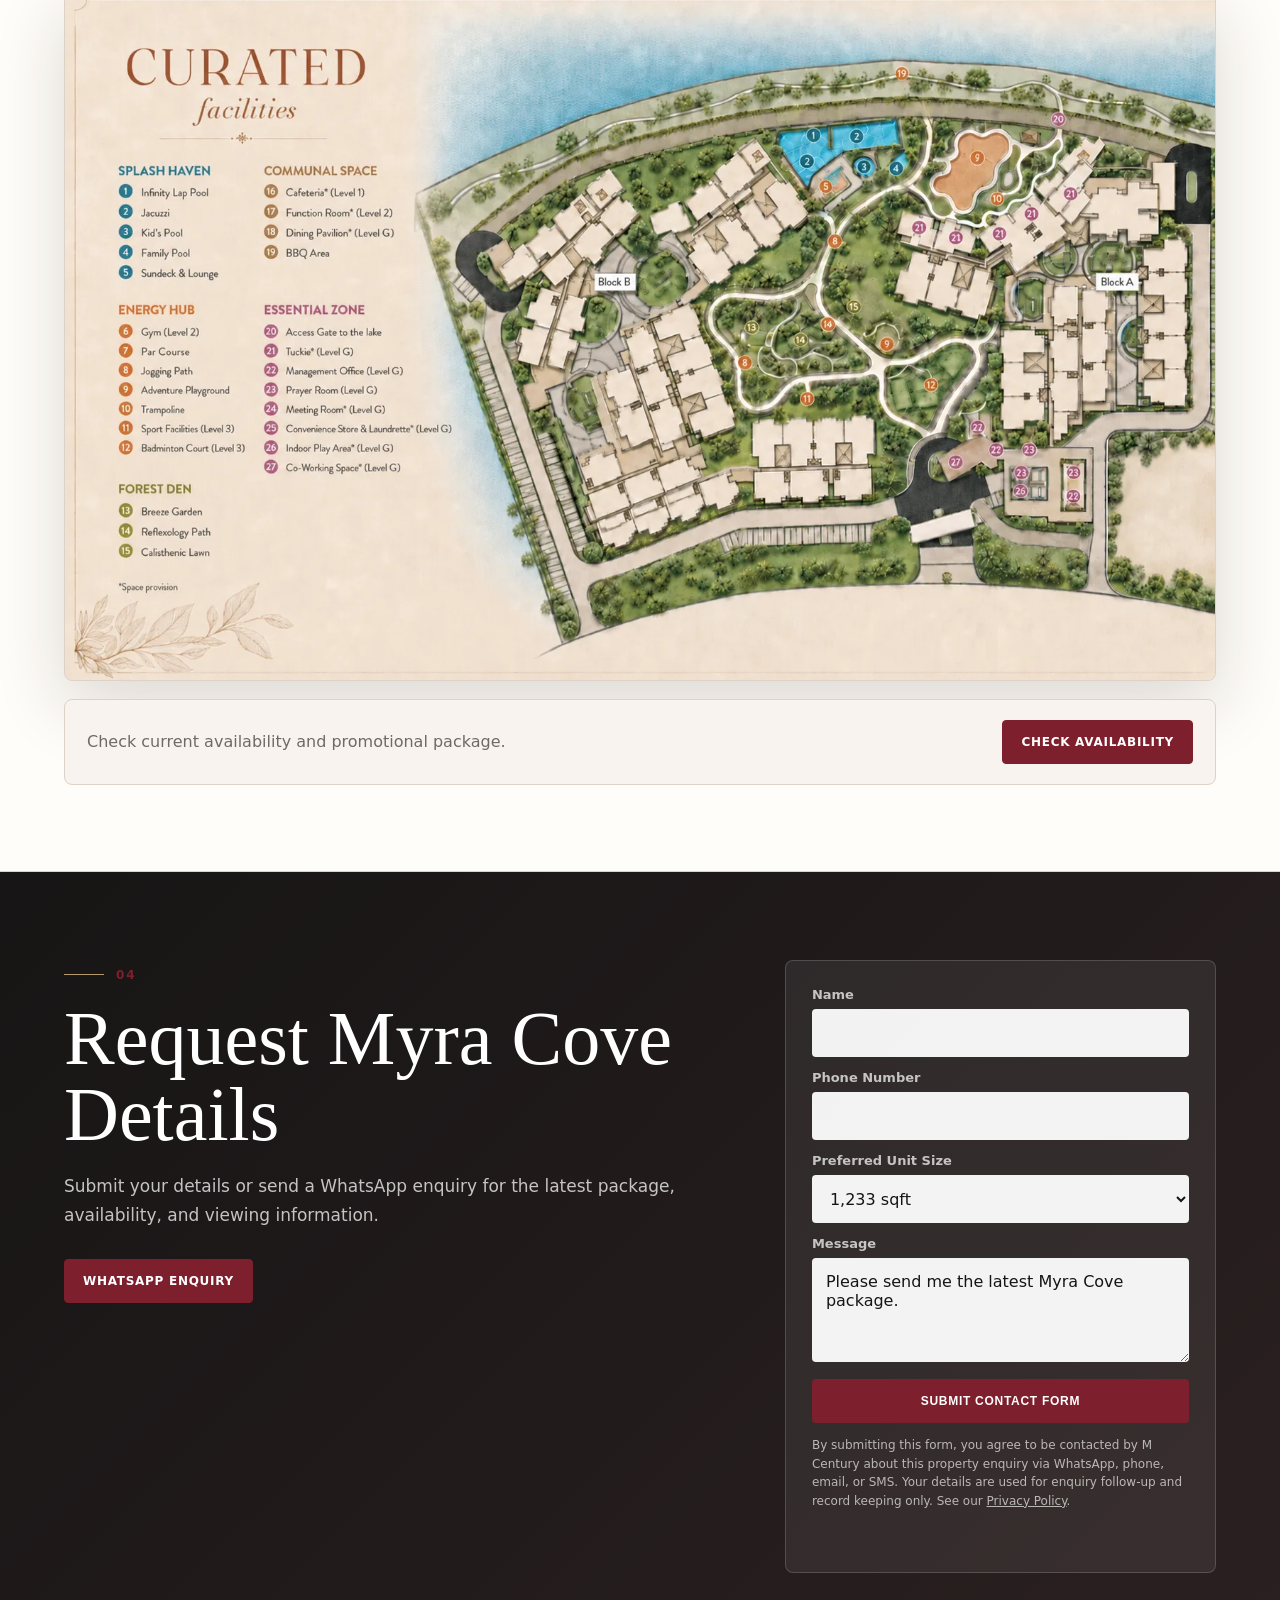
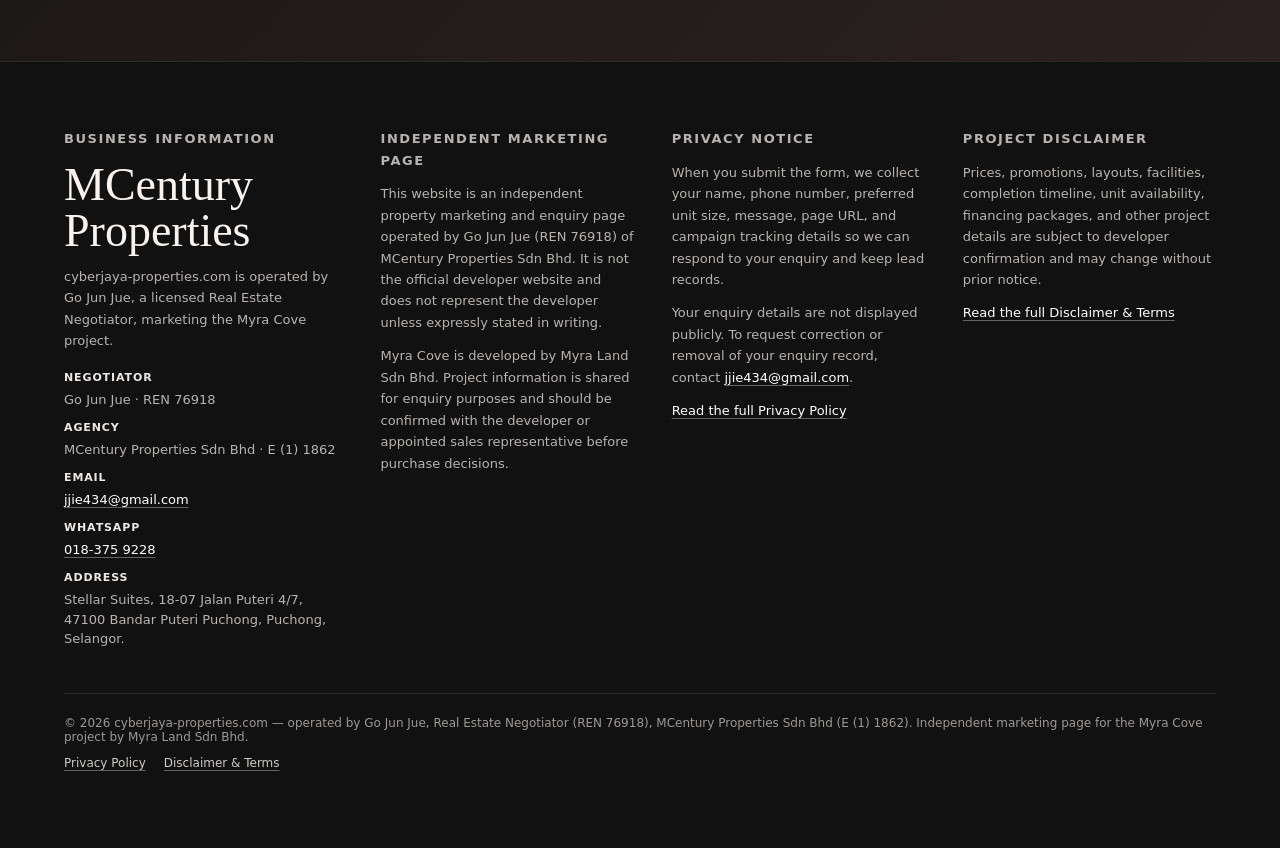
==== commit a0442fa8: "Add operator/REN identity to footer for ad-verification and legal compliance State on the landing pa" ====
--- a/index.html
+++ b/index.html
@@ -243,23 +243,21 @@
     <div class="trust-grid">
       <section>
         <p class="trust-label">Business Information</p>
-        <h2>M Century</h2>
-        <p>Property enquiry support for Cyberjaya Properties.</p>
+        <h2>MCentury Properties</h2>
+        <p>cyberjaya-properties.com is operated by Go Jun Jue, a licensed Real Estate Negotiator, marketing the Myra Cove project.</p>
         <ul class="trust-list">
+          <li><strong>Negotiator</strong><span>Go Jun Jue · REN 76918</span></li>
+          <li><strong>Agency</strong><span>MCentury Properties Sdn Bhd · E (1) 1862</span></li>
           <li><strong>Email</strong><a href="mailto:jjie434@gmail.com">jjie434@gmail.com</a></li>
           <li><strong>WhatsApp</strong><a href="https://wa.link/ep9zsb" data-track="whatsapp">018-375 9228</a></li>
           <li><strong>Address</strong><span>Stellar Suites, 18-07 Jalan Puteri 4/7, 47100 Bandar Puteri Puchong, Puchong, Selangor.</span></li>
-          <!-- TODO (legal/compliance): add the marketing agent's REN/REA registration number and agency name below.
-               Malaysian property ads must display the negotiator's BOVAEP registration. Example:
-          <li><strong>Reg. No.</strong><span>REN 12345 · Agency Name (E (1) 1234)</span></li>
-          -->
         </ul>
       </section>
 
       <section>
         <p class="trust-label">Independent Marketing Page</p>
-        <p>This website is an independent property marketing and enquiry page. It is not the official developer website and does not represent the developer unless expressly stated in writing.</p>
-        <p>Myra Cove project information is shared for enquiry purposes and should be confirmed with the developer or appointed sales representative before purchase decisions.</p>
+        <p>This website is an independent property marketing and enquiry page operated by Go Jun Jue (REN 76918) of MCentury Properties Sdn Bhd. It is not the official developer website and does not represent the developer unless expressly stated in writing.</p>
+        <p>Myra Cove is developed by Myra Land Sdn Bhd. Project information is shared for enquiry purposes and should be confirmed with the developer or appointed sales representative before purchase decisions.</p>
       </section>
 
       <section>
@@ -276,7 +274,7 @@
       </section>
     </div>
     <div class="footer-legal">
-      <span>&copy; <span id="year">2026</span> Cyberjaya Properties · M Century. Independent property marketing page.</span>
+      <span>&copy; <span id="year">2026</span> cyberjaya-properties.com — operated by Go Jun Jue, Real Estate Negotiator (REN 76918), MCentury Properties Sdn Bhd (E (1) 1862). Independent marketing page for the Myra Cove project by Myra Land Sdn Bhd.</span>
       <span class="footer-legal-links">
         <a href="privacy.html">Privacy Policy</a>
         <a href="disclaimer.html">Disclaimer &amp; Terms</a>
